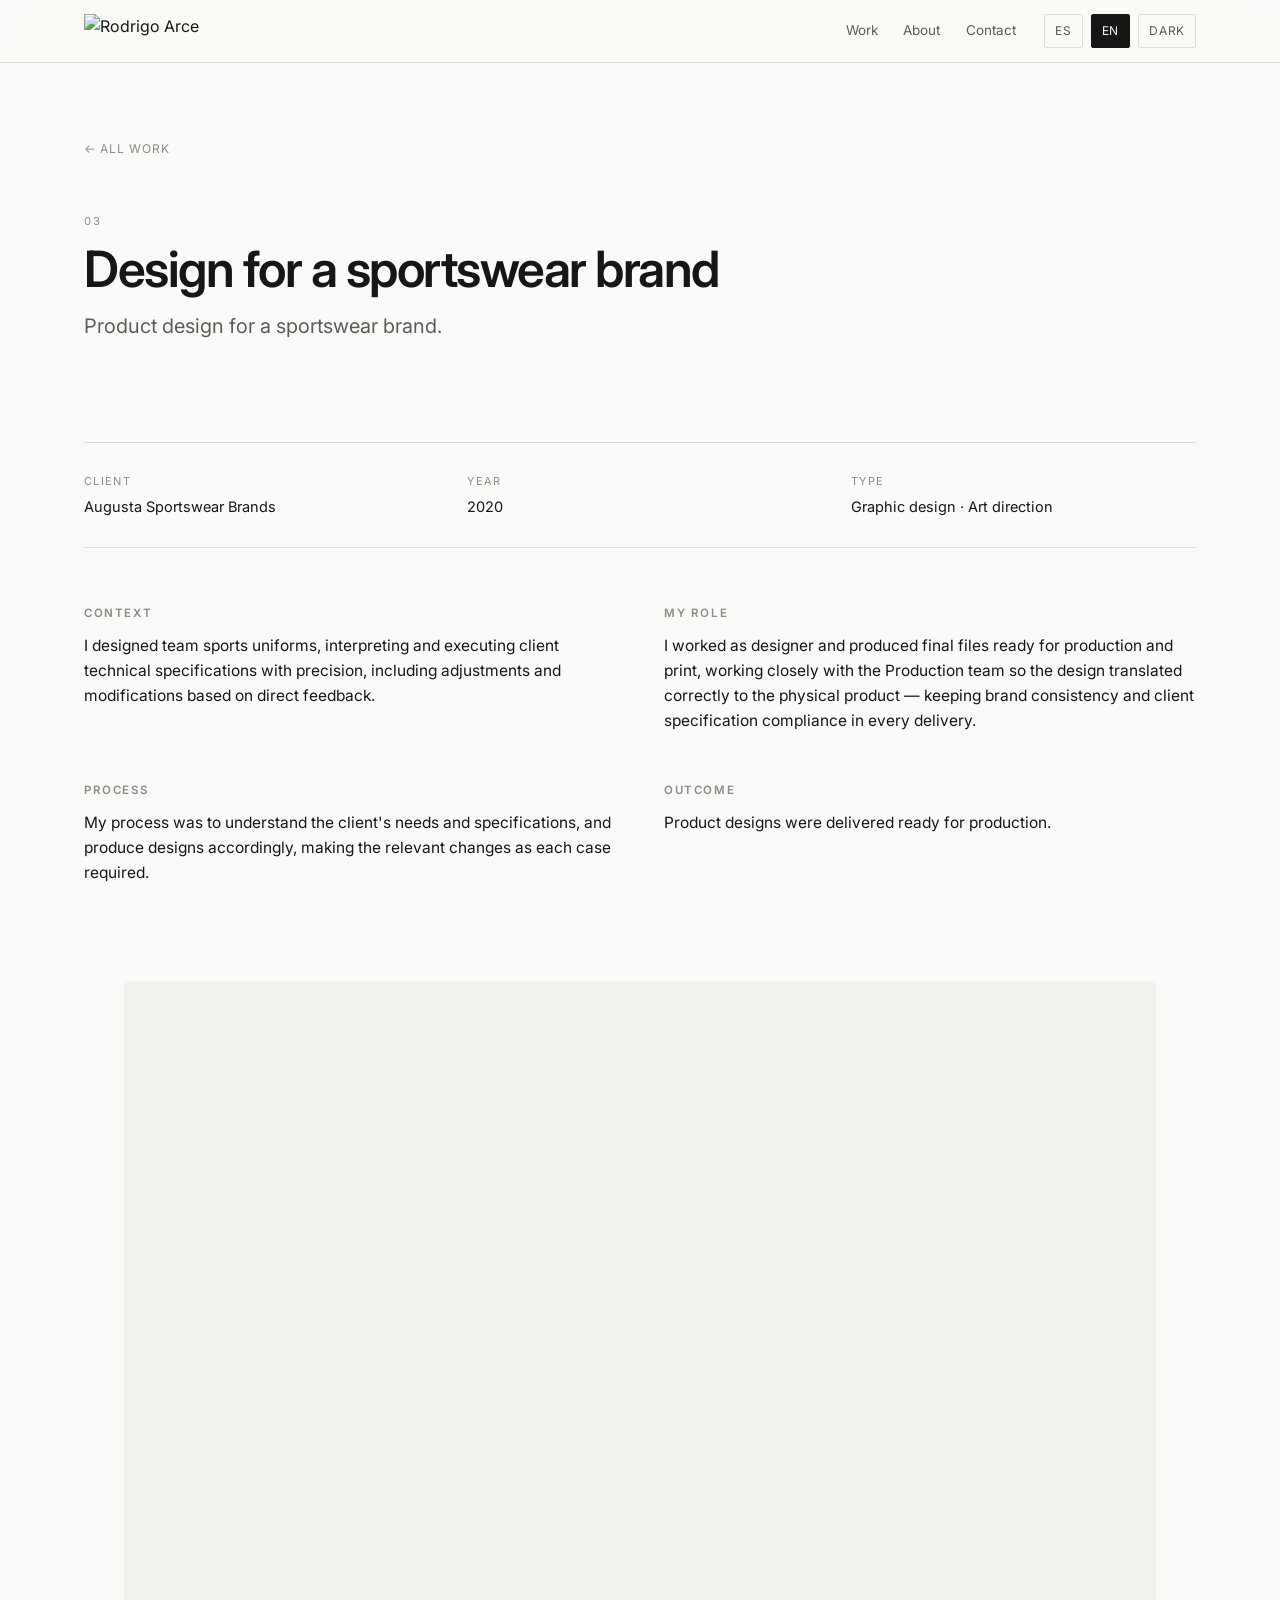
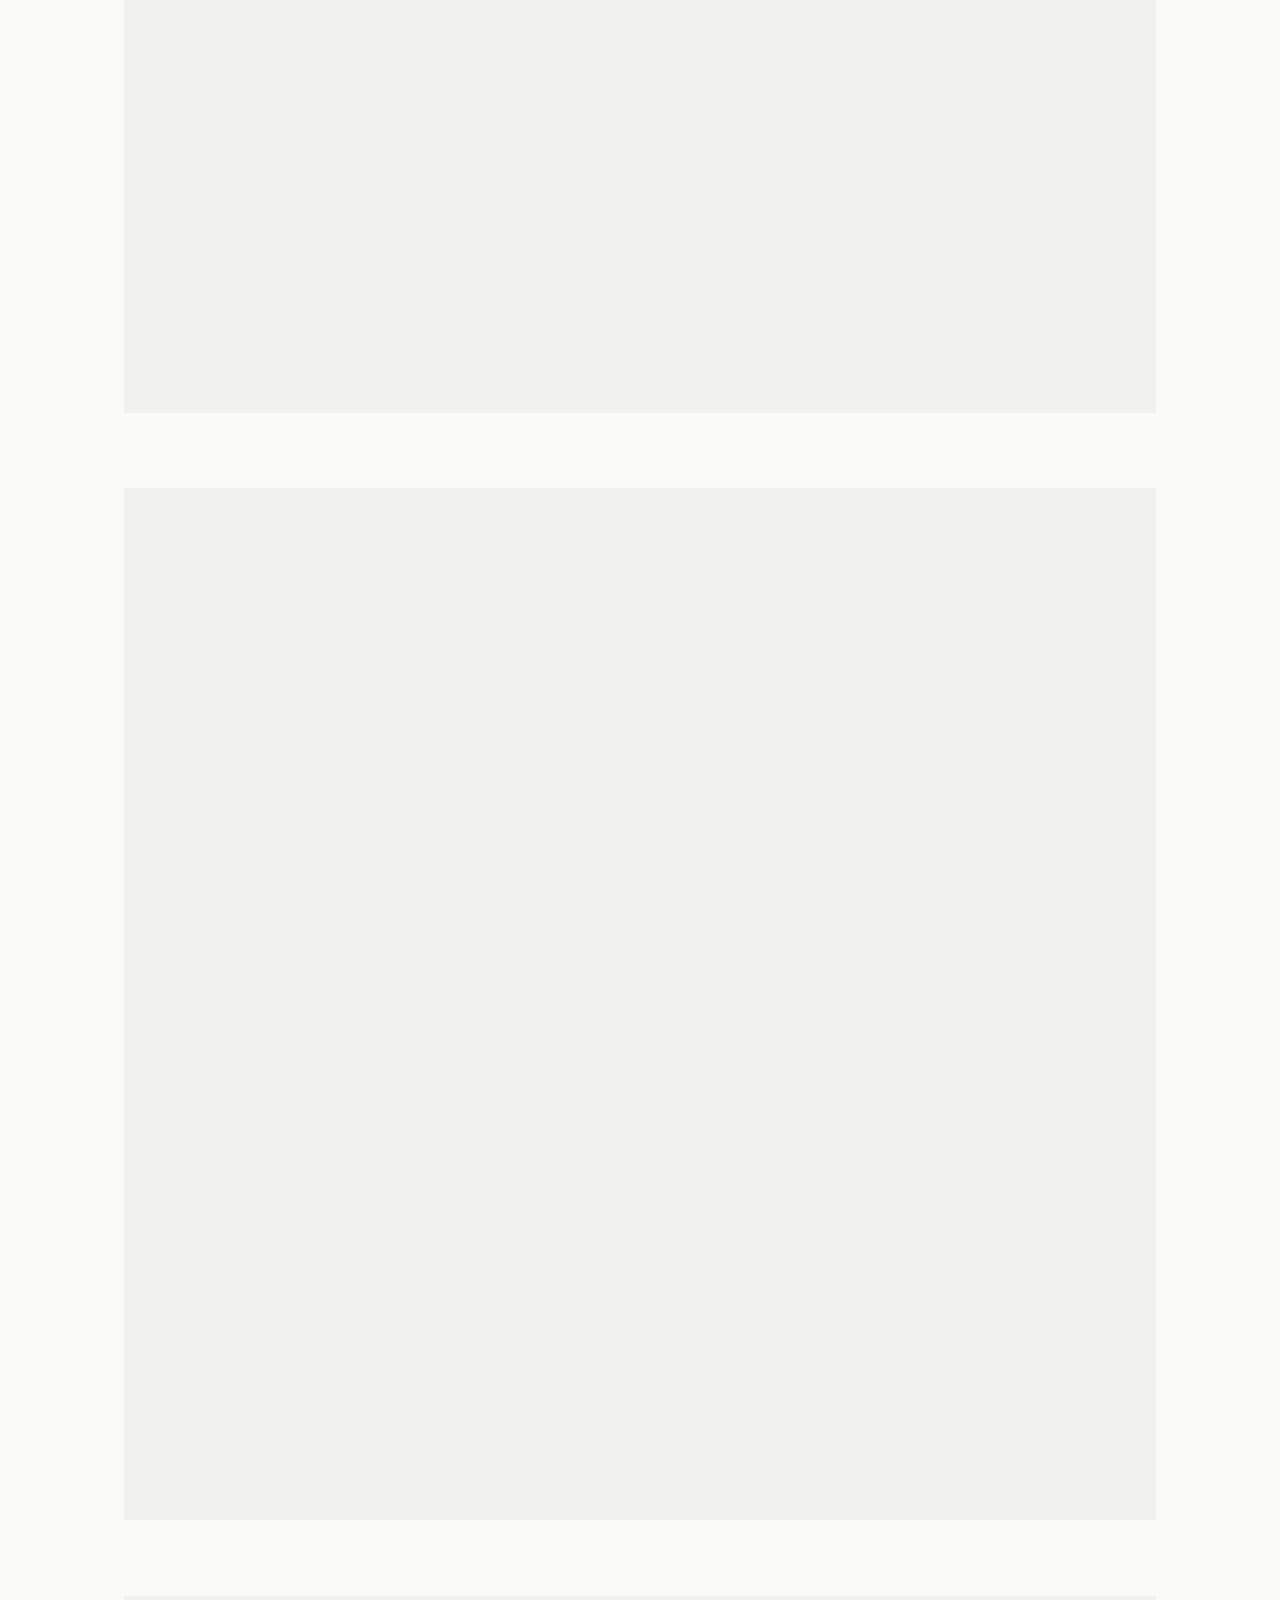
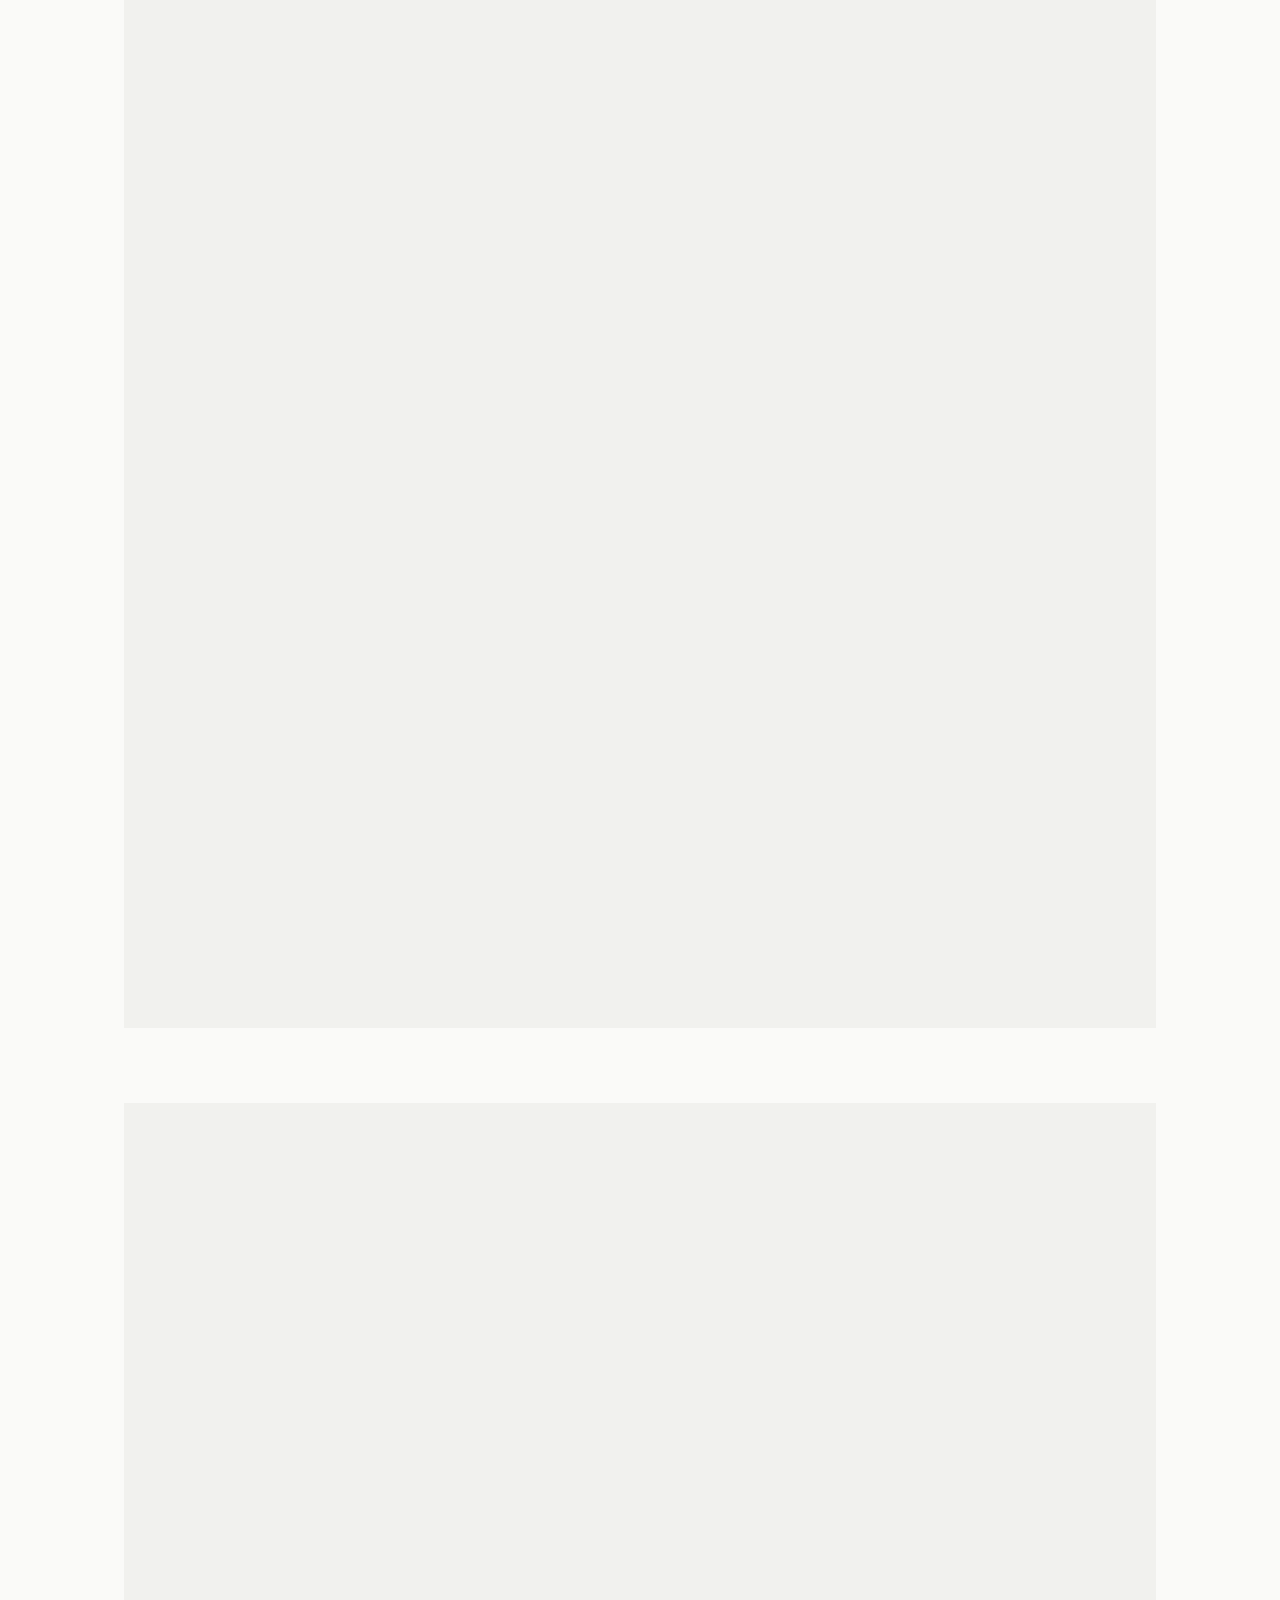
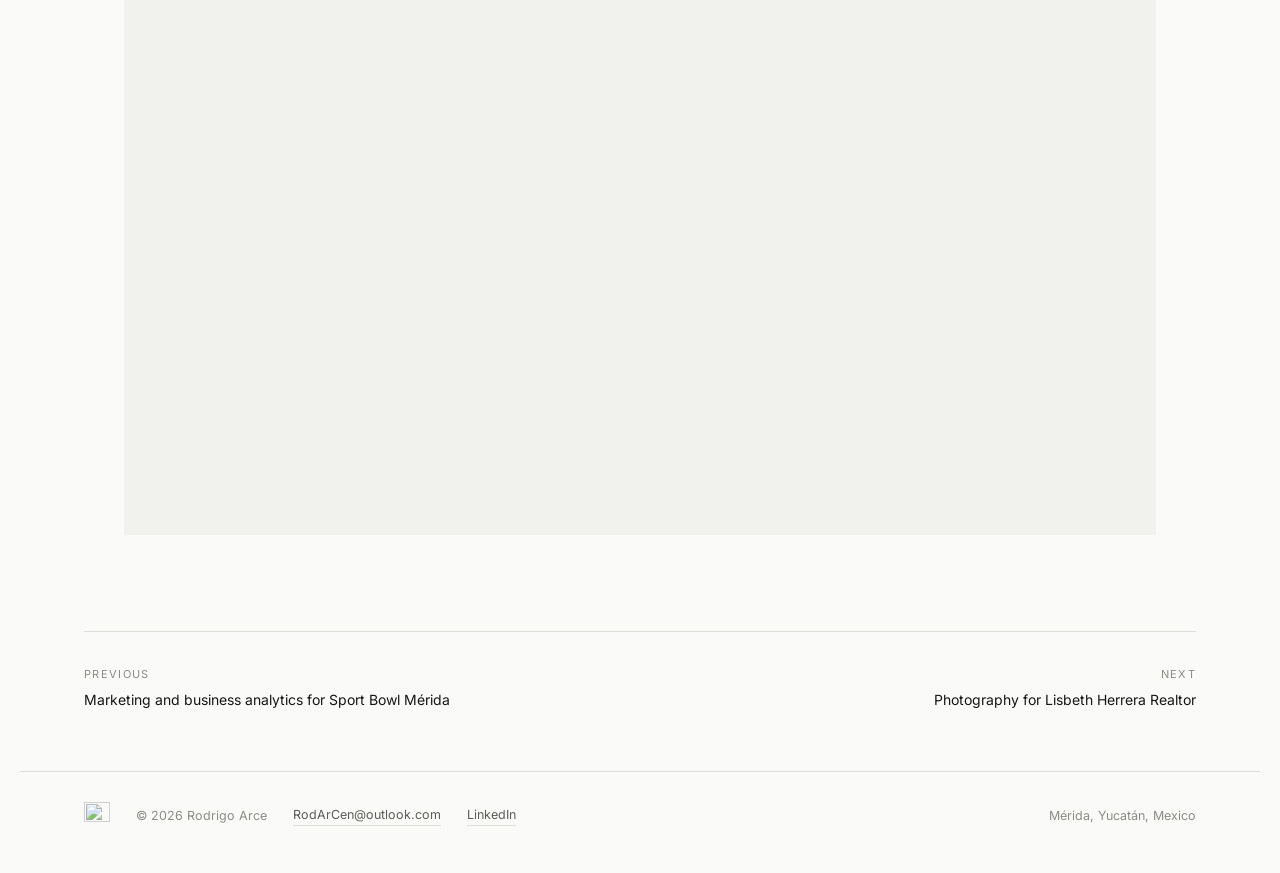
==== proyectos/augusta.html @ fe530125 "Add files via upload" ====
<!DOCTYPE html>
<html lang="es">
<head>
  <meta charset="utf-8">
  <meta name="viewport" content="width=device-width, initial-scale=1">
  <title data-es="Diseño para una marca de ropa deportiva — Rodrigo Arce" data-en="Design for a sportswear brand — Rodrigo Arce">Diseño para una marca de ropa deportiva — Rodrigo Arce</title>
  <meta name="description" data-es="Diseño de producto para una marca de ropa deportiva." data-en="Product design for a sportswear brand." content="Diseño de producto para una marca de ropa deportiva.">
  <meta name="author" content="Rodrigo Arce">
  <link rel="canonical" href="https://roddrake1995.github.io/portafolio/proyectos/augusta.html">

  <meta property="og:type" content="website">
  <meta property="og:site_name" content="Rodrigo Arce">
  <meta property="og:title" data-es="Diseño para una marca de ropa deportiva — Rodrigo Arce" data-en="Design for a sportswear brand — Rodrigo Arce" content="Diseño para una marca de ropa deportiva — Rodrigo Arce">
  <meta property="og:description" data-es="Diseño de producto para una marca de ropa deportiva." data-en="Product design for a sportswear brand." content="Diseño de producto para una marca de ropa deportiva.">
  <meta property="og:url" content="https://roddrake1995.github.io/portafolio/proyectos/augusta.html">
  <meta property="og:image" content="https://roddrake1995.github.io/portafolio/img/augusta/portada-1400.jpg">
  <meta name="twitter:card" content="summary_large_image">

  <meta name="theme-color" content="#FAFAF8" media="(prefers-color-scheme: light)">
  <meta name="theme-color" content="#0E0E0D" media="(prefers-color-scheme: dark)">

  <link rel="preconnect" href="https://fonts.googleapis.com">
  <link rel="preconnect" href="https://fonts.gstatic.com" crossorigin>
  <link rel="stylesheet" href="https://fonts.googleapis.com/css2?family=Inter:wght@400;500;600&display=swap">
  <link rel="icon" type="image/png" sizes="32x32" href="../favicon-32.png">
  <link rel="apple-touch-icon" href="../apple-touch-icon.png">
  <link rel="stylesheet" href="../styles.css">
  <script>
(function(){try{var t=localStorage.getItem('theme');
if(t==='dark'||t==='light')document.documentElement.setAttribute('data-theme',t);
var l=localStorage.getItem('lang');if(l==='en'||l==='es')document.documentElement.setAttribute('lang',l);
}catch(e){}})();
</script>
</head>
<body>
<a class="skip" href="#main" data-es="Saltar al contenido" data-en="Skip to content">Saltar al contenido</a>

<header class="site-head">
  <div class="wrap">
    <a class="brand" href="../index.html" aria-label="Rodrigo Arce — inicio">
      <img src="../img/marca/logo-400.png"
           srcset="../img/marca/logo-400.png 400w, ../img/marca/logo-800.png 800w"
           sizes="168px" width="400" height="81"
           alt="Rodrigo Arce">
    </a>
    <nav class="site-nav" aria-label="Principal">
      <a href="../index.html#proyectos" data-es="Proyectos" data-en="Work">Proyectos</a>
      <a href="../index.html#sobre-mi" data-es="Sobre mí" data-en="About">Sobre mí</a>
      <a href="../index.html#contacto" data-es="Contacto" data-en="Contact">Contacto</a>
    </nav>
    <div class="controls">
      <button class="ctrl" type="button" data-lang-btn="es" aria-pressed="true">ES</button>
      <button class="ctrl" type="button" data-lang-btn="en" aria-pressed="false">EN</button>
      <button class="ctrl" type="button" data-theme-btn aria-label="Cambiar tema">Oscuro</button>
    </div>
  </div>
</header>

<main id="main">
  <div class="wrap">

    <section class="proj-head">
      <a class="proj-back" href="../index.html#proyectos"
         data-es="← Todos los proyectos" data-en="← All work">← Todos los proyectos</a>
      <p class="card-num">03</p>
      <h1 data-es="Diseño para una marca de ropa deportiva" data-en="Design for a sportswear brand">Diseño para una marca de ropa deportiva</h1>
      <p class="proj-lede" data-es="Diseño de producto para una marca de ropa deportiva." data-en="Product design for a sportswear brand.">Diseño de producto para una marca de ropa deportiva.</p>
    </section>

    <dl class="facts">
      <div class="fact">
        <dt data-es="Cliente" data-en="Client">Cliente</dt>
        <dd>Augusta Sportswear Brands</dd>
      </div>
      <div class="fact">
        <dt data-es="Año" data-en="Year">Año</dt>
        <dd>2020</dd>
      </div>
      <div class="fact">
        <dt data-es="Tipo" data-en="Type">Tipo</dt>
        <dd data-es="Diseño gráfico · Dirección de arte" data-en="Graphic design · Art direction">Diseño gráfico · Dirección de arte</dd>
      </div>
    </dl>

    <section class="story">
      <div>
        <h2 data-es="Contexto" data-en="Context">Contexto</h2>
        <p data-es="Diseñé uniformes deportivos para equipos, interpretando y ejecutando especificaciones técnicas de clientes con precisión, incluyendo ajustes y modificaciones según retroalimentación directa." data-en="I designed team sports uniforms, interpreting and executing client technical specifications with precision, including adjustments and modifications based on direct feedback.">Diseñé uniformes deportivos para equipos, interpretando y ejecutando especificaciones técnicas de clientes con precisión, incluyendo ajustes y modificaciones según retroalimentación directa.</p>
      </div>
      <div>
        <h2 data-es="Mi rol" data-en="My role">Mi rol</h2>
        <p data-es="Desempeñé el papel de diseñador y elaboré archivos finales listos para producción e impresión, colaborando estrechamente con el equipo de Producción para asegurar que el diseño se tradujera correctamente al producto físico — cuidando la consistencia de marca y el cumplimiento de las especificaciones del cliente en cada entrega." data-en="I worked as designer and produced final files ready for production and print, working closely with the Production team so the design translated correctly to the physical product — keeping brand consistency and client specification compliance in every delivery.">Desempeñé el papel de diseñador y elaboré archivos finales listos para producción e impresión, colaborando estrechamente con el equipo de Producción para asegurar que el diseño se tradujera correctamente al producto físico — cuidando la consistencia de marca y el cumplimiento de las especificaciones del cliente en cada entrega.</p>
      </div>
      <div>
        <h2 data-es="Proceso" data-en="Process">Proceso</h2>
        <p data-es="Mi proceso era entender las necesidades y especificaciones del cliente, y hacer diseños de acuerdo con lo solicitado, haciendo los cambios pertinentes según fuera el caso." data-en="My process was to understand the client&#x27;s needs and specifications, and produce designs accordingly, making the relevant changes as each case required.">Mi proceso era entender las necesidades y especificaciones del cliente, y hacer diseños de acuerdo con lo solicitado, haciendo los cambios pertinentes según fuera el caso.</p>
      </div>
      <div>
        <h2 data-es="Resultado" data-en="Outcome">Resultado</h2>
        <p data-es="Se entregaron diseños de producto listos para producción." data-en="Product designs were delivered ready for production.">Se entregaron diseños de producto listos para producción.</p>
      </div>
    </section>

    <div class="plates">
      <figure class="plate"><img src="../img/augusta/portada-1400.jpg" srcset="../img/augusta/portada-700.jpg 700w, ../img/augusta/portada-1400.jpg 1240w" sizes="(min-width:1240px) 1240px, 100vw" width="1240" height="1240" loading="eager" decoding="async" data-alt-es="Diseño de jersey deportivo para Augusta Sportswear Brands" data-alt-en="Sports jersey design for Augusta Sportswear Brands" alt="Diseño de jersey deportivo para Augusta Sportswear Brands" fetchpriority="high"></figure>
      <figure class="plate"><img src="../img/augusta/01-1600.jpg" srcset="../img/augusta/01-800.jpg 800w, ../img/augusta/01-1600.jpg 1240w" sizes="(min-width:1240px) 1240px, 100vw" width="1240" height="1240" loading="lazy" decoding="async" data-alt-es="Diseño de jersey deportivo para Augusta Sportswear Brands (2)" data-alt-en="Sports jersey design for Augusta Sportswear Brands (2)" alt="Diseño de jersey deportivo para Augusta Sportswear Brands (2)"></figure>
      <figure class="plate"><img src="../img/augusta/02-1600.jpg" srcset="../img/augusta/02-800.jpg 800w, ../img/augusta/02-1600.jpg 1240w" sizes="(min-width:1240px) 1240px, 100vw" width="1240" height="1240" loading="lazy" decoding="async" data-alt-es="Diseño de jersey deportivo para Augusta Sportswear Brands (3)" data-alt-en="Sports jersey design for Augusta Sportswear Brands (3)" alt="Diseño de jersey deportivo para Augusta Sportswear Brands (3)"></figure>
      <figure class="plate"><img src="../img/augusta/03-1600.jpg" srcset="../img/augusta/03-800.jpg 800w, ../img/augusta/03-1600.jpg 1240w" sizes="(min-width:1240px) 1240px, 100vw" width="1240" height="1240" loading="lazy" decoding="async" data-alt-es="Diseño de jersey deportivo para Augusta Sportswear Brands (4)" data-alt-en="Sports jersey design for Augusta Sportswear Brands (4)" alt="Diseño de jersey deportivo para Augusta Sportswear Brands (4)"></figure>
    </div>

    <nav class="proj-nav" aria-label="Proyectos">
      <a href="sportbowl.html">
        <span class="lbl" data-es="Anterior" data-en="Previous">Anterior</span>
        <span class="ttl" data-es="Marketing y análisis de negocio para Sport Bowl Mérida" data-en="Marketing and business analytics for Sport Bowl Mérida">Marketing y análisis de negocio para Sport Bowl Mérida</span>
      </a>
      <a class="next" href="lisbeth.html">
        <span class="lbl" data-es="Siguiente" data-en="Next">Siguiente</span>
        <span class="ttl" data-es="Fotografía para Lisbeth Herrera Realtor" data-en="Photography for Lisbeth Herrera Realtor">Fotografía para Lisbeth Herrera Realtor</span>
      </a>
    </nav>

  </div>
</main>

<footer class="site-foot wrap">
  <img class="foot-mark" src="../img/marca/monograma-96.png"
       srcset="../img/marca/monograma-96.png 96w, ../img/marca/monograma-192.png 192w"
       sizes="26px" width="96" height="98" loading="lazy" alt="">
  <span>© 2026 Rodrigo Arce</span>
  <a href="mailto:RodArCen@outlook.com">RodArCen@outlook.com</a>
  <a href="https://www.linkedin.com/in/rodrigo-arce-aa529742b" rel="noopener">LinkedIn</a>
  <span class="sep" data-es="Mérida, Yucatán, México" data-en="Mérida, Yucatán, Mexico">Mérida, Yucatán, México</span>
</footer>

<script src="../script.js"></script>
</body>
</html>
---- styles.css ----
/* =========================================================
   Rodrigo Arce — portafolio
   Dirección visual: galería con retícula
   ========================================================= */

:root{
  --bg:        #FAFAF8;
  --bg-soft:   #F1F1EE;
  --ink:       #161614;
  --ink-2:     #5C5C57;
  --ink-3:     #8C8C85;
  --rule:      #DEDED8;
  --accent:    #B34A1F;
  --maxw:      1240px;
  --gap:       clamp(16px, 2.2vw, 34px);
  --pad:       clamp(20px, 5vw, 64px);
  --sans: "Inter", -apple-system, BlinkMacSystemFont, "Segoe UI", Roboto, Helvetica, Arial, sans-serif;
}

@media (prefers-color-scheme: dark){
  :root:not([data-theme="light"]){
    --bg:      #0E0E0D;
    --bg-soft: #191918;
    --ink:     #F2F2EF;
    --ink-2:   #A8A8A1;
    --ink-3:   #6E6E68;
    --rule:    #2A2A28;
    --accent:  #E9976B;
  }
}
:root[data-theme="dark"]{
  --bg:      #0E0E0D;
  --bg-soft: #191918;
  --ink:     #F2F2EF;
  --ink-2:   #A8A8A1;
  --ink-3:   #6E6E68;
  --rule:    #2A2A28;
  --accent:  #E9976B;
}

*,*::before,*::after{ box-sizing:border-box; }

html{ scroll-behavior:smooth; }
@media (prefers-reduced-motion: reduce){ html{ scroll-behavior:auto; } }

body{
  margin:0;
  background:var(--bg);
  color:var(--ink);
  font-family:var(--sans);
  font-size:16px;
  line-height:1.6;
  -webkit-font-smoothing:antialiased;
  transition:background-color .25s ease, color .25s ease;
}

img{ max-width:100%; height:auto; display:block; }

a{ color:inherit; }

:focus-visible{
  outline:2px solid var(--accent);
  outline-offset:3px;
  border-radius:2px;
}

.wrap{ max-width:var(--maxw); margin-inline:auto; padding-inline:var(--pad); }

.skip{
  position:absolute; left:-9999px; top:0; z-index:100;
  background:var(--ink); color:var(--bg);
  padding:12px 18px; font-size:14px;
}
.skip:focus{ left:12px; top:12px; }

/* ---------- encabezado ---------- */

.site-head{
  position:sticky; top:0; z-index:50;
  background:color-mix(in srgb, var(--bg) 88%, transparent);
  backdrop-filter:saturate(140%) blur(10px);
  border-bottom:1px solid var(--rule);
}
.site-head .wrap{
  display:flex; align-items:center; gap:var(--gap);
  min-height:62px; flex-wrap:wrap;
}
.brand{
  display:flex; align-items:center;
  text-decoration:none; margin-right:auto;
  padding-block:4px;
}
.brand img{
  width:168px; height:auto; display:block;
  /* el logo es tinta casi negra sobre fondo transparente:
     en modo oscuro lo invertimos para que quede en blanco */
  transition:opacity .18s;
}
.brand:hover img{ opacity:.68; }

@media (min-width:560px){ .brand img{ width:168px; } }
@media (max-width:559px){ .brand img{ width:134px; } }

@media (prefers-color-scheme: dark){
  :root:not([data-theme="light"]) .brand img,
  :root:not([data-theme="light"]) .foot-mark{ filter:invert(1); }
}
:root[data-theme="dark"] .brand img,
:root[data-theme="dark"] .foot-mark{ filter:invert(1); }

.foot-mark{
  width:26px; height:auto; display:block; flex:none;
  opacity:.72;
}
.site-nav{ display:flex; gap:clamp(14px,2vw,26px); }
.site-nav a{
  font-size:13.5px; color:var(--ink-2); text-decoration:none;
  padding-block:4px; border-bottom:1px solid transparent;
}
.site-nav a:hover{ color:var(--ink); border-bottom-color:var(--accent); }

.controls{ display:flex; gap:8px; align-items:center; }
.ctrl{
  font:inherit; font-size:12px; letter-spacing:.06em; text-transform:uppercase;
  background:none; border:1px solid var(--rule); color:var(--ink-2);
  padding:6px 10px; cursor:pointer; border-radius:2px;
  transition:border-color .15s, color .15s;
}
.ctrl:hover{ color:var(--ink); border-color:var(--ink-3); }
.ctrl[aria-pressed="true"]{ color:var(--bg); background:var(--ink); border-color:var(--ink); }

/* ---------- hero ---------- */

/* Bloque monocromo: grafito con manchas de luz que se desplazan.
   El movimiento se nota por el contraste de valor, no por el color. */
:root{
  --hero-base:  #1B1B19;
  --hero-light: rgba(255,255,255,.58);
  --hero-mid:   rgba(206,206,200,.5);
  --hero-dark:  rgba(0,0,0,.66);
  --hero-ink:   #FFFFFF;
  --hero-scrim: rgba(0,0,0,.24);
  --hero-edge:  rgba(255,255,255,.07);
}
@media (prefers-color-scheme: dark){
  :root:not([data-theme="light"]){
    --hero-base:  #141413;
    --hero-light: rgba(255,255,255,.42);
    --hero-mid:   rgba(176,176,170,.42);
    --hero-dark:  rgba(0,0,0,.72);
    --hero-ink:   #F7F7F4;
    --hero-scrim: rgba(0,0,0,.26);
    --hero-edge:  rgba(255,255,255,.11);
  }
}
:root[data-theme="dark"]{
  --hero-base:  #141413;
  --hero-light: rgba(255,255,255,.42);
  --hero-mid:   rgba(176,176,170,.42);
  --hero-dark:  rgba(0,0,0,.72);
  --hero-ink:   #F7F7F4;
  --hero-scrim: rgba(0,0,0,.26);
  --hero-edge:  rgba(255,255,255,.11);
}

.hero{ padding-block: clamp(26px,5vh,56px) clamp(48px,8vh,90px); }

.hero-card{
  position:relative;
  isolation:isolate;
  overflow:hidden;
  border:1px solid var(--hero-edge);
  border-radius:clamp(18px,2.2vw,28px);
  background:var(--hero-base);
  padding:clamp(52px,9vh,96px) clamp(24px,5vw,64px);
  min-height:clamp(210px,34vh,330px);
  display:grid;
  place-content:center;
  justify-items:center;
  text-align:center;
}

/* Tres manchas difuminadas con recorridos largos y distintos: la superficie
   nunca se repite igual. */
.hero-mesh{
  position:absolute; inset:-35%;
  z-index:0;
  pointer-events:none;
}
.hero-mesh::before,
.hero-mesh::after,
.hero-card::before{
  content:"";
  position:absolute;
  border-radius:50%;
  filter:blur(58px);
  will-change:transform;
}
.hero-mesh::before{
  width:78%; height:130%; left:-8%; top:-16%;
  background:radial-gradient(circle at 50% 50%, var(--hero-light), transparent 64%);
  animation:hero-drift-a 17s ease-in-out -6s infinite alternate;
}
.hero-mesh::after{
  width:86%; height:140%; right:-14%; top:-22%;
  background:radial-gradient(circle at 50% 50%, var(--hero-dark), transparent 66%);
  animation:hero-drift-b 21s ease-in-out -13s infinite alternate;
}
.hero-card::before{
  z-index:0;
  width:72%; height:120%; left:16%; bottom:-34%;
  background:radial-gradient(circle at 50% 50%, var(--hero-mid), transparent 68%);
  animation:hero-drift-c 25s ease-in-out -3s infinite alternate;
}

/* Velo al centro: el texto conserva contraste pase lo que pase detrás. */
.hero-card::after{
  content:"";
  position:absolute; inset:0; z-index:1; pointer-events:none;
  background:radial-gradient(ellipse 80% 66% at 50% 50%, var(--hero-scrim), transparent 74%);
}

@keyframes hero-drift-a{
  0%   { transform:translate3d(-22%,14%,0) scale(.8); }
  50%  { transform:translate3d(42%,-18%,0) scale(1.3); }
  100% { transform:translate3d(2%,26%,0) scale(.9); }
}
@keyframes hero-drift-b{
  0%   { transform:translate3d(14%,-16%,0) scale(1.26); }
  50%  { transform:translate3d(-44%,22%,0) scale(.84); }
  100% { transform:translate3d(-12%,-26%,0) scale(1.2); }
}
@keyframes hero-drift-c{
  0%   { transform:translate3d(4%,6%,0) scale(1); }
  50%  { transform:translate3d(-26%,-24%,0) scale(1.3); }
  100% { transform:translate3d(22%,-8%,0) scale(.9); }
}

.hero-lede{
  position:relative; z-index:2;
  margin:0;
  max-width:46ch;
  font-family:"Instrument Serif", Georgia, "Times New Roman", serif;
  font-style:italic;
  font-weight:400;
  font-size:clamp(19px,2.05vw,28px);
  line-height:1.36;
  letter-spacing:.002em;
  color:var(--hero-ink);
  text-shadow:0 1px 26px rgba(0,0,0,.42);
  text-wrap:balance;
}

.hero-meta{
  position:relative; z-index:2;
  margin:clamp(22px,3.4vh,34px) 0 0;
  display:inline-flex; align-items:center; gap:7px;
  font-size:12.5px; font-weight:500; letter-spacing:.045em;
  color:color-mix(in srgb, var(--hero-ink) 80%, transparent);
  text-shadow:0 1px 18px rgba(0,0,0,.5);
}
.hero-meta svg{ width:13px; height:13px; flex:none; opacity:.9; }

@media (max-width:640px){
  .hero-mesh::before,
  .hero-mesh::after,
  .hero-card::before{ filter:blur(48px); }
  .hero-card{
    min-height:clamp(220px,52vw,300px);
    padding:clamp(44px,12vw,64px) clamp(20px,6vw,32px);
  }
  .hero-lede{ max-width:100%; }
}

@media (prefers-reduced-motion: reduce){
  .hero-mesh::before,
  .hero-mesh::after,
  .hero-card::before{ animation:none; }
}

/* ---------- rótulos de sección ---------- */

.sec{ padding-block: clamp(48px,8vh,96px); }
.sec-head{
  display:flex; align-items:baseline; gap:16px;
  padding-bottom:14px; margin-bottom:clamp(26px,4vw,48px);
  border-bottom:1px solid var(--rule);
}
.sec-head h2{
  margin:0; font-size:13px; font-weight:600;
  letter-spacing:.14em; text-transform:uppercase;
}
.sec-head span{ font-size:12px; color:var(--ink-3); letter-spacing:.06em; }

/* ---------- retícula de proyectos ---------- */
/* Mosaico de cuadros: solo la imagen. Los datos del proyecto aparecen
   cuando el cursor entra en el cuadro (o cuando se llega con el teclado). */

.grid{
  display:grid;
  grid-template-columns:1fr;
  gap:clamp(10px,1.4vw,18px);
}
@media (min-width:720px){
  .grid{ grid-template-columns:repeat(2,1fr); }
}

.card{
  position:relative;
  display:block;
  overflow:hidden;
  text-decoration:none;
  background:var(--bg-soft);
  aspect-ratio:1 / 1;
  border-radius:2px;
}

.card-img{
  position:absolute; inset:0;
  margin:0;
  overflow:hidden;
}
.card-img img{
  width:100%; height:100%;
  object-fit:cover;
  transition:transform .8s cubic-bezier(.2,.7,.2,1);
}

/* Panel que cubre la imagen al pasar el cursor */
.card-reveal{
  position:absolute; inset:0;
  z-index:2;
  display:flex; flex-direction:column; justify-content:flex-end;
  padding:clamp(20px,2.6vw,34px);
  background:rgba(16,16,15,.74);
  opacity:0;
  transition:opacity .45s ease;
}
.card-reveal > *{
  transform:translateY(12px);
  transition:transform .5s cubic-bezier(.2,.7,.2,1), opacity .45s ease;
  opacity:0;
}
.card-reveal > *:nth-child(2){ transition-delay:.05s; }
.card-reveal > *:nth-child(3){ transition-delay:.1s; }

.card:hover .card-reveal,
.card:focus-visible .card-reveal{ opacity:1; }
.card:hover .card-reveal > *,
.card:focus-visible .card-reveal > *{ transform:translateY(0); opacity:1; }
.card:hover .card-img img,
.card:focus-visible .card-img img{ transform:scale(1.05); }

/* Numeración: neutra por defecto (la usan también las páginas de proyecto)
   y en blanco solo dentro del panel oscuro del mosaico. */
.card-num{
  font-size:11px; letter-spacing:.16em;
  color:var(--ink-3);
  font-variant-numeric:tabular-nums;
}
.card-reveal .card-num{
  margin:0 0 auto;
  color:rgba(255,255,255,.62);
}
.card-reveal h3{
  margin:0 0 8px;
  font-size:clamp(17px,1.8vw,21px); font-weight:600; letter-spacing:-.015em;
  line-height:1.28;
  color:#FFF;
  max-width:26ch;
}
.card-tipo{
  margin:0;
  font-size:11.5px; letter-spacing:.08em; text-transform:uppercase;
  color:rgba(255,255,255,.7);
}

/* Sin cursor (móvil y tabletas): la información se muestra siempre,
   sobre un degradado, porque ahí no existe el hover. */
@media (hover: none){
  .card-reveal{
    opacity:1;
    background:linear-gradient(to top, rgba(14,14,13,.9) 0%, rgba(14,14,13,.62) 38%, rgba(14,14,13,.1) 72%, transparent 92%);
  }
  .card-reveal > *{ transform:none; opacity:1; }
}

@media (prefers-reduced-motion: reduce){
  .card-img img,
  .card-reveal,
  .card-reveal > *{ transition:opacity .2s ease; }
  .card:hover .card-img img,
  .card:focus-visible .card-img img{ transform:none; }
  .card-reveal > *{ transform:none; }
}

/* ---------- sobre mí ---------- */

.about{ display:grid; grid-template-columns:1fr; gap:clamp(26px,4vw,56px); }
@media (min-width:820px){ .about{ grid-template-columns:5fr 7fr; } }
.about-photo{ background:var(--bg-soft); }
.about-text p{ margin:0 0 18px; font-size:clamp(15.5px,1.5vw,18px); max-width:58ch; }
.about-text p:last-of-type{ color:var(--ink-2); }

.tools{
  list-style:none; margin:30px 0 0; padding:0;
  display:flex; flex-wrap:wrap; gap:8px;
}
.tools li{
  font-size:12px; letter-spacing:.04em;
  border:1px solid var(--rule); padding:6px 12px; border-radius:2px;
  color:var(--ink-2);
}

/* ---------- áreas de trabajo (dentro de "sobre mí") ---------- */

.about-areas{ margin-top:clamp(28px,3.4vw,40px); }
.about-label{
  margin:0 0 10px;
  font-size:11px; font-weight:600; letter-spacing:.14em; text-transform:uppercase;
  color:var(--ink-3);
}
.services{
  list-style:none; margin:0; padding:0;
  border-top:1px solid var(--rule);
  max-width:42ch;
}
.services li{
  display:flex; align-items:baseline; gap:16px;
  padding:9px 0; border-bottom:1px solid var(--rule);
}
.services .n{
  font-size:10.5px; color:var(--ink-3); letter-spacing:.1em;
  font-variant-numeric:tabular-nums; flex:none; min-width:2.1em;
}
.services .t{ font-size:14px; color:var(--ink-2); letter-spacing:-.005em; }

/* ---------- contacto ---------- */

.contact p{ font-size:clamp(16px,1.7vw,19px); max-width:48ch; color:var(--ink-2); margin:0 0 30px; }
.links{ display:flex; flex-wrap:wrap; gap:10px 12px; }
.btn{
  display:inline-block; text-decoration:none;
  font-size:14px; padding:11px 20px; border-radius:2px;
  border:1px solid var(--ink); color:var(--ink);
  transition:background-color .18s, color .18s;
}
.btn:hover{ background:var(--ink); color:var(--bg); }
.btn.solid{ background:var(--ink); color:var(--bg); }
.btn.solid:hover{ background:transparent; color:var(--ink); }

/* ---------- pie ---------- */

.site-foot{
  border-top:1px solid var(--rule);
  padding-block:30px 44px;
  font-size:12.5px; color:var(--ink-3);
  display:flex; flex-wrap:wrap; gap:10px 26px; align-items:center;
}
.site-foot a{ color:var(--ink-2); text-decoration:none; border-bottom:1px solid var(--rule); }
.site-foot a:hover{ color:var(--ink); border-bottom-color:var(--accent); }
.site-foot .sep{ margin-left:auto; }

/* ---------- página de proyecto ---------- */

.proj-head{ padding-block: clamp(46px,8vh,96px) clamp(26px,4vw,44px); }
.proj-back{
  display:inline-block; font-size:12px; letter-spacing:.08em; text-transform:uppercase;
  color:var(--ink-3); text-decoration:none; margin-bottom:clamp(24px,4vw,44px);
}
.proj-back:hover{ color:var(--accent); }
.proj-head h1{
  margin:0 0 14px; font-size:clamp(28px,4.6vw,50px);
  line-height:1.08; letter-spacing:-.03em; font-weight:600; max-width:20ch;
}
.proj-lede{ margin:0; font-size:clamp(16px,1.8vw,20px); color:var(--ink-2); max-width:52ch; }

.facts{
  display:grid; gap:var(--gap) clamp(16px,3vw,40px);
  grid-template-columns:repeat(auto-fit,minmax(150px,1fr));
  border-block:1px solid var(--rule);
  padding-block:clamp(20px,3vw,30px);
  margin-block:clamp(30px,5vw,56px);
}
.fact dt{
  font-size:11px; letter-spacing:.12em; text-transform:uppercase;
  color:var(--ink-3); margin-bottom:6px;
}
.fact dd{ margin:0; font-size:14.5px; line-height:1.45; }

.story{
  display:grid; gap:clamp(26px,4vw,48px);
  grid-template-columns:1fr;
  margin-bottom:clamp(40px,7vw,80px);
}
@media (min-width:820px){ .story{ grid-template-columns:repeat(2,1fr); } }
.story h2{
  margin:0 0 10px; font-size:11.5px; font-weight:600;
  letter-spacing:.14em; text-transform:uppercase; color:var(--ink-3);
}
.story p{ margin:0; font-size:15.5px; line-height:1.62; max-width:54ch; }

.plates{ display:flex; flex-direction:column; gap:clamp(20px,3.4vw,48px); }
.plate{ background:var(--bg-soft); }
.plate img{ width:100%; }

.proj-nav{
  display:flex; justify-content:space-between; gap:var(--gap);
  border-top:1px solid var(--rule); padding-block:34px 60px; margin-top:clamp(40px,7vw,80px);
  flex-wrap:wrap;
}
.proj-nav a{ text-decoration:none; font-size:14px; max-width:46%; }
.proj-nav .lbl{
  display:block; font-size:11px; letter-spacing:.12em; text-transform:uppercase;
  color:var(--ink-3); margin-bottom:5px;
}
.proj-nav a:hover .ttl{ color:var(--accent); }
.proj-nav .next{ text-align:right; margin-left:auto; }
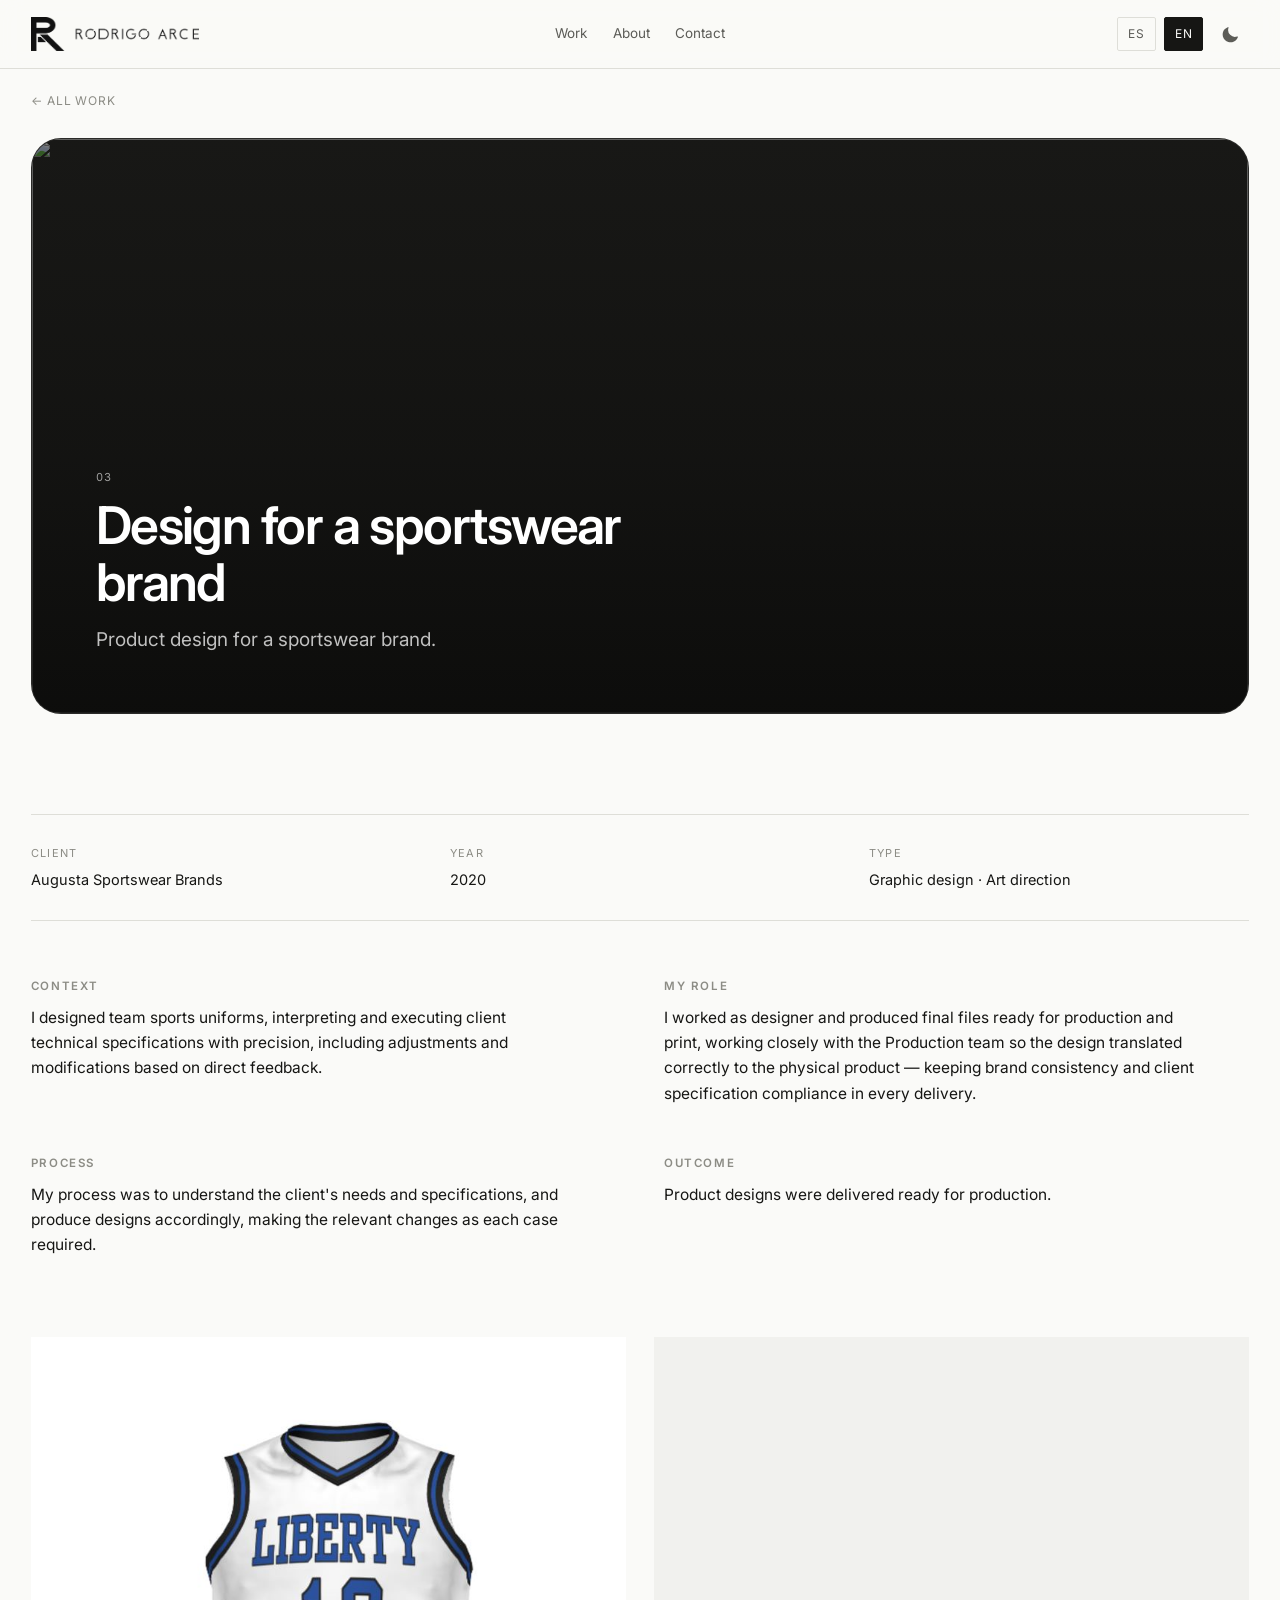
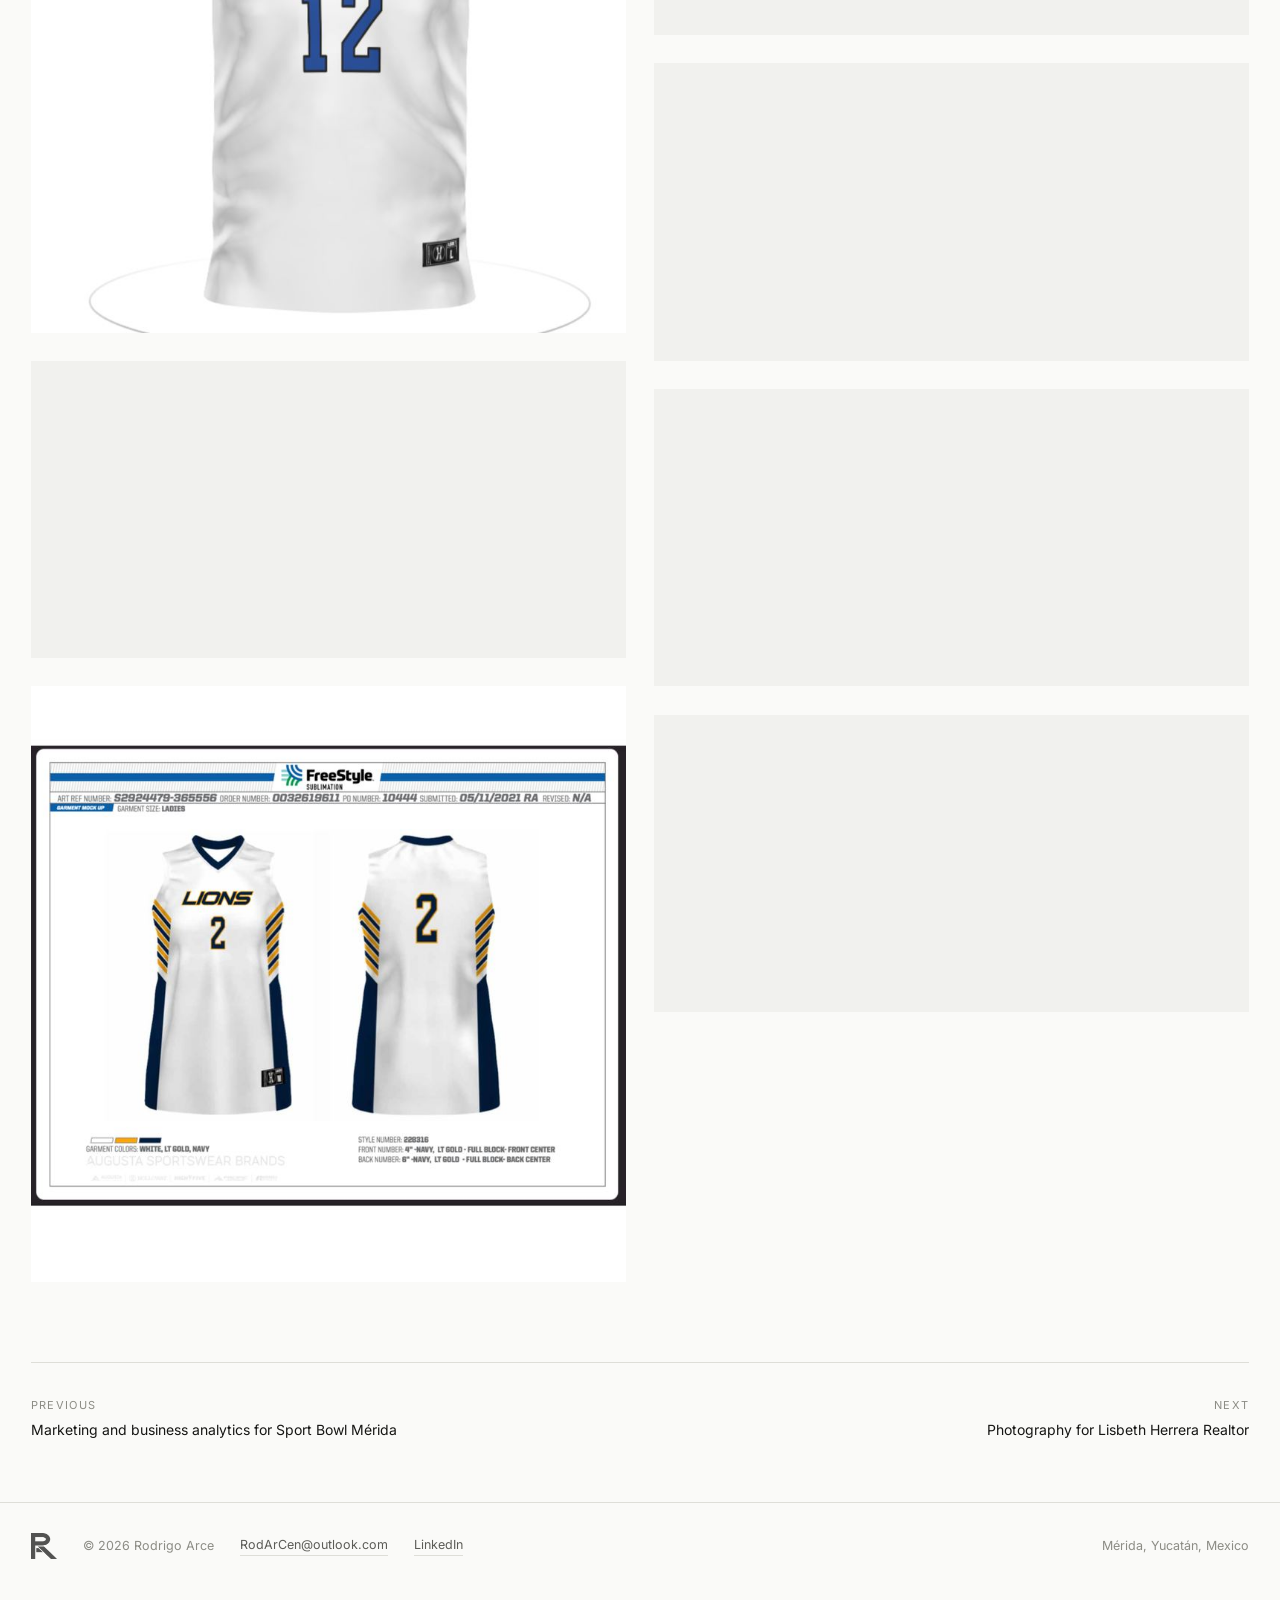
==== commit d6031451: "Add files via upload" ====
--- a/proyectos/augusta.html
+++ b/proyectos/augusta.html
@@ -48,10 +48,14 @@
       <a href="../index.html#sobre-mi" data-es="Sobre mí" data-en="About">Sobre mí</a>
       <a href="../index.html#contacto" data-es="Contacto" data-en="Contact">Contacto</a>
     </nav>
-    <div class="controls">
-      <button class="ctrl" type="button" data-lang-btn="es" aria-pressed="true">ES</button>
-      <button class="ctrl" type="button" data-lang-btn="en" aria-pressed="false">EN</button>
-      <button class="ctrl" type="button" data-theme-btn aria-label="Cambiar tema">Oscuro</button>
+    <div class="head-end">
+      <div class="controls">
+        <button class="ctrl" type="button" data-lang-btn="es" aria-pressed="true">ES</button>
+        <button class="ctrl" type="button" data-lang-btn="en" aria-pressed="false">EN</button>
+        <button class="ctrl ctrl-theme" type="button" data-theme-btn
+                data-aria-es="Cambiar a modo oscuro" data-aria-en="Switch to dark mode"
+                aria-label="Cambiar a modo oscuro"><svg class="ico ico-sun" viewBox="0 0 24 24" width="19" height="19" fill="none" stroke="currentColor" stroke-width="1.7" stroke-linecap="round" aria-hidden="true"><circle cx="12" cy="12" r="4.2"/><path d="M12 2.6v2.2M12 19.2v2.2M4.2 12H2M22 12h-2.2M6.5 6.5 4.9 4.9M19.1 19.1l-1.6-1.6M17.5 6.5l1.6-1.6M4.9 19.1l1.6-1.6"/></svg><svg class="ico ico-moon" viewBox="0 0 24 24" width="19" height="19" fill="currentColor" aria-hidden="true"><path d="M20.4 14.5A8.6 8.6 0 0 1 9.5 3.6a.7.7 0 0 0-.9-.9 9.9 9.9 0 1 0 12.7 12.7.7.7 0 0 0-.9-.9z"/></svg></button>
+      </div>
     </div>
   </div>
 </header>
@@ -62,9 +66,19 @@
     <section class="proj-head">
       <a class="proj-back" href="../index.html#proyectos"
          data-es="← Todos los proyectos" data-en="← All work">← Todos los proyectos</a>
-      <p class="card-num">03</p>
-      <h1 data-es="Diseño para una marca de ropa deportiva" data-en="Design for a sportswear brand">Diseño para una marca de ropa deportiva</h1>
-      <p class="proj-lede" data-es="Diseño de producto para una marca de ropa deportiva." data-en="Product design for a sportswear brand.">Diseño de producto para una marca de ropa deportiva.</p>
+
+      <div class="proj-hero">
+        <figure class="proj-media">
+          <img src="../img/augusta/head.jpg" sizes="100vw" width="662" height="441"
+               loading="eager" decoding="async" fetchpriority="high"
+               alt="" aria-hidden="true">
+        </figure>
+        <div class="proj-copy">
+  <p class="card-num">03</p>
+  <h1 data-es="Diseño para una marca de ropa deportiva" data-en="Design for a sportswear brand">Diseño para una marca de ropa deportiva</h1>
+  <p class="proj-lede" data-es="Diseño de producto para una marca de ropa deportiva." data-en="Product design for a sportswear brand.">Diseño de producto para una marca de ropa deportiva.</p>
+        </div>
+      </div>
     </section>
 
     <dl class="facts">
@@ -102,10 +116,48 @@
     </section>
 
     <div class="plates">
-      <figure class="plate"><img src="../img/augusta/portada-1400.jpg" srcset="../img/augusta/portada-700.jpg 700w, ../img/augusta/portada-1400.jpg 1240w" sizes="(min-width:1240px) 1240px, 100vw" width="1240" height="1240" loading="eager" decoding="async" data-alt-es="Diseño de jersey deportivo para Augusta Sportswear Brands" data-alt-en="Sports jersey design for Augusta Sportswear Brands" alt="Diseño de jersey deportivo para Augusta Sportswear Brands" fetchpriority="high"></figure>
-      <figure class="plate"><img src="../img/augusta/01-1600.jpg" srcset="../img/augusta/01-800.jpg 800w, ../img/augusta/01-1600.jpg 1240w" sizes="(min-width:1240px) 1240px, 100vw" width="1240" height="1240" loading="lazy" decoding="async" data-alt-es="Diseño de jersey deportivo para Augusta Sportswear Brands (2)" data-alt-en="Sports jersey design for Augusta Sportswear Brands (2)" alt="Diseño de jersey deportivo para Augusta Sportswear Brands (2)"></figure>
-      <figure class="plate"><img src="../img/augusta/02-1600.jpg" srcset="../img/augusta/02-800.jpg 800w, ../img/augusta/02-1600.jpg 1240w" sizes="(min-width:1240px) 1240px, 100vw" width="1240" height="1240" loading="lazy" decoding="async" data-alt-es="Diseño de jersey deportivo para Augusta Sportswear Brands (3)" data-alt-en="Sports jersey design for Augusta Sportswear Brands (3)" alt="Diseño de jersey deportivo para Augusta Sportswear Brands (3)"></figure>
-      <figure class="plate"><img src="../img/augusta/03-1600.jpg" srcset="../img/augusta/03-800.jpg 800w, ../img/augusta/03-1600.jpg 1240w" sizes="(min-width:1240px) 1240px, 100vw" width="1240" height="1240" loading="lazy" decoding="async" data-alt-es="Diseño de jersey deportivo para Augusta Sportswear Brands (4)" data-alt-en="Sports jersey design for Augusta Sportswear Brands (4)" alt="Diseño de jersey deportivo para Augusta Sportswear Brands (4)"></figure>
+      <figure class="plate"><img src="../img/augusta/01-1600.jpg" srcset="../img/augusta/01-800.jpg 800w, ../img/augusta/01-1600.jpg 1240w" sizes="(min-width:1520px) 716px, (min-width:701px) 47vw, 96vw" width="1240" height="1240" loading="lazy" decoding="async" data-alt-es="Diseño de jersey deportivo para Augusta Sportswear Brands (2)" data-alt-en="Sports jersey design for Augusta Sportswear Brands (2)" alt="Diseño de jersey deportivo para Augusta Sportswear Brands (2)"></figure>
+      <figure class="plate plate--loop">
+        <video muted loop playsinline preload="none"
+               poster="../img/augusta/video-01-poster.jpg" width="576" height="604"
+               data-src="../img/augusta/video-01.mp4"
+               data-aria-es="Animación de un jersey de béisbol en camuflaje beige con el número 14"
+               data-aria-en="Animation of a beige camouflage baseball jersey with the number 14"
+               aria-label="Animación de un jersey de béisbol en camuflaje beige con el número 14"></video>
+      </figure>
+      <figure class="plate"><img src="../img/augusta/02-1600.jpg" srcset="../img/augusta/02-800.jpg 800w, ../img/augusta/02-1600.jpg 1240w" sizes="(min-width:1520px) 716px, (min-width:701px) 47vw, 96vw" width="1240" height="1240" loading="lazy" decoding="async" data-alt-es="Diseño de jersey deportivo para Augusta Sportswear Brands (3)" data-alt-en="Sports jersey design for Augusta Sportswear Brands (3)" alt="Diseño de jersey deportivo para Augusta Sportswear Brands (3)"></figure>
+      <figure class="plate plate--loop">
+        <video muted loop playsinline preload="none"
+               poster="../img/augusta/video-02-poster.jpg" width="576" height="570"
+               data-src="../img/augusta/video-02.mp4"
+               data-aria-es="Animación de un jersey de béisbol vino y dorado con el número 36"
+               data-aria-en="Animation of a maroon and gold baseball jersey with the number 36"
+               aria-label="Animación de un jersey de béisbol vino y dorado con el número 36"></video>
+      </figure>
+      <figure class="plate plate--loop">
+        <video muted loop playsinline preload="none"
+               poster="../img/augusta/video-03-poster.jpg" width="588" height="648"
+               data-src="../img/augusta/video-03.mp4"
+               data-aria-es="Animación de un jersey de béisbol en camuflaje blanco y naranja"
+               data-aria-en="Animation of a white and orange camouflage baseball jersey"
+               aria-label="Animación de un jersey de béisbol en camuflaje blanco y naranja"></video>
+      </figure>
+      <figure class="plate plate--loop">
+        <video muted loop playsinline preload="none"
+               poster="../img/augusta/video-04-poster.jpg" width="476" height="548"
+               data-src="../img/augusta/video-04.mp4"
+               data-aria-es="Animación de un jersey de fútbol americano negro y rojo con el número 23"
+               data-aria-en="Animation of a black and red American football jersey with the number 23"
+               aria-label="Animación de un jersey de fútbol americano negro y rojo con el número 23"></video>
+      </figure>
+      <figure class="plate plate--loop">
+        <video muted loop playsinline preload="none"
+               poster="../img/augusta/video-05-poster.jpg" width="376" height="550"
+               data-src="../img/augusta/video-05.mp4"
+               data-aria-es="Animación de un uniforme de voleibol rojo y azul marino"
+               data-aria-en="Animation of a red and navy volleyball uniform"
+               aria-label="Animación de un uniforme de voleibol rojo y azul marino"></video>
+      </figure>
     </div>
 
     <nav class="proj-nav" aria-label="Proyectos">
@@ -128,7 +180,7 @@
        sizes="26px" width="96" height="98" loading="lazy" alt="">
   <span>© 2026 Rodrigo Arce</span>
   <a href="mailto:RodArCen@outlook.com">RodArCen@outlook.com</a>
-  <a href="https://www.linkedin.com/in/rodrigo-arce-aa529742b" rel="noopener">LinkedIn</a>
+  <a href="https://www.linkedin.com/in/rodrigo-arce-aa529742b" target="_blank" rel="noopener noreferrer">LinkedIn</a>
   <span class="sep" data-es="Mérida, Yucatán, México" data-en="Mérida, Yucatán, Mexico">Mérida, Yucatán, México</span>
 </footer>
 
--- a/styles.css
+++ b/styles.css
@@ -11,9 +11,9 @@
   --ink-3:     #8C8C85;
   --rule:      #DEDED8;
   --accent:    #B34A1F;
-  --maxw:      1240px;
+  --maxw:      1520px;
   --gap:       clamp(16px, 2.2vw, 34px);
-  --pad:       clamp(20px, 5vw, 64px);
+  --pad:       clamp(16px, 2.4vw, 40px);
   --sans: "Inter", -apple-system, BlinkMacSystemFont, "Segoe UI", Roboto, Helvetica, Arial, sans-serif;
 }
 
@@ -82,12 +82,16 @@
   border-bottom:1px solid var(--rule);
 }
 .site-head .wrap{
-  display:flex; align-items:center; gap:var(--gap);
-  min-height:62px; flex-wrap:wrap;
+  display:grid;
+  grid-template-columns:1fr auto 1fr;
+  grid-template-areas:"brand nav end";
+  align-items:center; column-gap:var(--gap);
+  min-height:68px;
 }
 .brand{
+  grid-area:brand; justify-self:start;
   display:flex; align-items:center;
-  text-decoration:none; margin-right:auto;
+  text-decoration:none;
   padding-block:4px;
 }
 .brand img{
@@ -112,7 +116,8 @@
   width:26px; height:auto; display:block; flex:none;
   opacity:.72;
 }
-.site-nav{ display:flex; gap:clamp(14px,2vw,26px); }
+.site-nav{ grid-area:nav; justify-self:center; display:flex; gap:clamp(14px,2vw,28px); }
+.head-end{ grid-area:end; justify-self:end; display:flex; align-items:center; gap:12px; }
 .site-nav a{
   font-size:13.5px; color:var(--ink-2); text-decoration:none;
   padding-block:4px; border-bottom:1px solid transparent;
@@ -129,153 +134,334 @@
 .ctrl:hover{ color:var(--ink); border-color:var(--ink-3); }
 .ctrl[aria-pressed="true"]{ color:var(--bg); background:var(--ink); border-color:var(--ink); }
 
+/* Boton "Hablemos / Let's talk": pastilla de tinta con circulo de flecha.
+   Al pasar el cursor la flecha gira hacia arriba y el circulo crece. */
+.talk{
+  display:inline-flex; align-items:center; gap:12px;
+  height:46px; padding:0 6px 0 22px;
+  border-radius:999px;
+  background:#FFFFFF; color:#161614;
+  font-size:14px; font-weight:500; letter-spacing:-.005em;
+  text-decoration:none; white-space:nowrap;
+  transition:background-color .25s ease;
+}
+.talk-ico{
+  width:34px; height:34px; flex:none;
+  display:grid; place-items:center;
+  border-radius:50%;
+  background:#161614; color:#FFFFFF;
+  transition:transform .45s cubic-bezier(.2,.7,.2,1);
+}
+.talk-ico svg{ transition:transform .45s cubic-bezier(.2,.7,.2,1); }
+.talk:hover, .talk:focus-visible{ background:rgba(255,255,255,.84); }
+.talk:hover .talk-ico, .talk:focus-visible .talk-ico{ transform:scale(1.1); }
+.talk:hover .talk-ico svg, .talk:focus-visible .talk-ico svg{ transform:rotate(-45deg); }
+.talk:active .talk-ico{ transform:scale(.94); }
+
+/* Tablet y movil: el menu baja a una segunda fila */
+@media (max-width:860px){
+  .site-head .wrap{
+    grid-template-columns:1fr auto;
+    grid-template-areas:"brand end" "nav nav";
+    row-gap:4px; padding-block:10px 6px;
+  }
+  .site-nav{ justify-self:start; }
+}
+/* Cambio de tema: un solo boton con sol y luna que se relevan girando */
+.ctrl-theme{
+  position:relative;
+  width:38px; height:38px; padding:0;
+  display:grid; place-items:center;
+  border:none; border-radius:10px;
+  background:transparent; color:var(--ink-2);
+  transition:background-color .2s ease, color .2s ease;
+}
+.ctrl-theme:hover{ background:var(--bg-soft); color:var(--ink); }
+.ctrl-theme .ico{
+  grid-area:1 / 1;
+  transition:opacity .35s ease, transform .45s cubic-bezier(.2,.7,.2,1);
+}
+.ctrl-theme .ico-sun{ opacity:0; transform:rotate(-70deg) scale(.5); }
+.ctrl-theme .ico-moon{ opacity:1; transform:none; }
+.ctrl-theme.is-dark .ico-sun{ opacity:1; transform:none; }
+.ctrl-theme.is-dark .ico-moon{ opacity:0; transform:rotate(70deg) scale(.5); }
+
+/* el cambio de tema se siente como un fundido, no como un salto */
+body, .site-head, .work-btn, .ctrl, .btn, .tools li, .sec-head, .plate{
+  transition:background-color .35s ease, color .35s ease, border-color .35s ease;
+}
+
+@media (max-width:460px){
+  .head-end{ gap:8px; }
+}
+
+/* ---------- entradas ----------
+   Los elementos aparecen cuando su sección entra en pantalla.
+   La clase .anim la pone el script del <head> antes de pintar, así que
+   si alguien navega sin JavaScript todo se ve normal, sin animación. */
+
+.rvl{
+  transition:opacity .85s cubic-bezier(.2,.7,.2,1) var(--d,0s),
+             transform .85s cubic-bezier(.2,.7,.2,1) var(--d,0s);
+}
+.anim .rvl{ opacity:0; transform:translateY(26px); }
+.anim .rvl.rvl-img{ transform:scale(1.035); }
+/* si el elemento salió por arriba, al volver entra desde arriba */
+.anim .rvl.from-top{ transform:translateY(-26px); }
+.anim .rvl.rvl-img.from-top{ transform:scale(1.035); }
+.anim .rvl.in{ opacity:1; transform:none; }
+
+/* el titular sube renglón por renglón desde detrás de su propia línea */
+.anim .ln{
+  opacity:1; transform:none;
+  overflow:hidden;
+  padding-bottom:.1em; margin-bottom:-.1em;
+}
+.anim .ln .w{
+  display:block;
+  transform:translateY(108%);
+  transition:transform .95s cubic-bezier(.2,.75,.2,1) var(--d,0s);
+}
+.anim .ln.from-top .w{ transform:translateY(-108%); }
+.anim .ln.in .w{ transform:none; }
+
+@media (prefers-reduced-motion: reduce){
+  .anim .rvl, .anim .ln .w{ opacity:1 !important; transform:none !important; transition:none; }
+}
+
 /* ---------- hero ---------- */
-
-/* Bloque monocromo: grafito con manchas de luz que se desplazan.
-   El movimiento se nota por el contraste de valor, no por el color. */
+/* Panel grafito con la malla animada de fondo. Texto a la izquierda,
+   retrato a la derecha fundido con el panel, y una nota de contacto
+   flotando sobre la foto. Todo en blancos, negros y grises. */
+
 :root{
-  --hero-base:  #1B1B19;
-  --hero-light: rgba(255,255,255,.58);
-  --hero-mid:   rgba(206,206,200,.5);
-  --hero-dark:  rgba(0,0,0,.66);
-  --hero-ink:   #FFFFFF;
-  --hero-scrim: rgba(0,0,0,.24);
-  --hero-edge:  rgba(255,255,255,.07);
+  --hero-base:   #1B1B19;
+  --hero-light:  rgba(255,255,255,.40);
+  --hero-mid:    rgba(206,206,200,.40);
+  --hero-dark:   rgba(0,0,0,.70);
+  --hero-ink:    #FFFFFF;
+  --hero-ink-2:  rgba(255,255,255,.60);
+  --hero-ink-3:  rgba(255,255,255,.74);
+  --hero-line:   rgba(255,255,255,.16);
+  --hero-edge:   rgba(255,255,255,.07);
+  --hero-scrim:  rgba(0,0,0,.34);
 }
 @media (prefers-color-scheme: dark){
   :root:not([data-theme="light"]){
     --hero-base:  #141413;
-    --hero-light: rgba(255,255,255,.42);
-    --hero-mid:   rgba(176,176,170,.42);
-    --hero-dark:  rgba(0,0,0,.72);
-    --hero-ink:   #F7F7F4;
-    --hero-scrim: rgba(0,0,0,.26);
+    --hero-light: rgba(255,255,255,.30);
+    --hero-mid:   rgba(176,176,170,.34);
     --hero-edge:  rgba(255,255,255,.11);
   }
 }
 :root[data-theme="dark"]{
   --hero-base:  #141413;
-  --hero-light: rgba(255,255,255,.42);
-  --hero-mid:   rgba(176,176,170,.42);
-  --hero-dark:  rgba(0,0,0,.72);
-  --hero-ink:   #F7F7F4;
-  --hero-scrim: rgba(0,0,0,.26);
+  --hero-light: rgba(255,255,255,.30);
+  --hero-mid:   rgba(176,176,170,.34);
   --hero-edge:  rgba(255,255,255,.11);
 }
 
-.hero{ padding-block: clamp(26px,5vh,56px) clamp(48px,8vh,90px); }
+.hero{ padding-block: clamp(16px,3vh,28px) clamp(48px,8vh,90px); }
 
 .hero-card{
   position:relative;
   isolation:isolate;
   overflow:hidden;
+  display:grid;
+  grid-template-columns:minmax(0,7fr) minmax(0,5fr);
+  min-height:clamp(560px, calc(100svh - 130px), 760px);
   border:1px solid var(--hero-edge);
-  border-radius:clamp(18px,2.2vw,28px);
+  border-radius:clamp(20px,2.4vw,30px);
   background:var(--hero-base);
-  padding:clamp(52px,9vh,96px) clamp(24px,5vw,64px);
-  min-height:clamp(210px,34vh,330px);
-  display:grid;
-  place-content:center;
-  justify-items:center;
-  text-align:center;
-}
-
-/* Tres manchas difuminadas con recorridos largos y distintos: la superficie
-   nunca se repite igual. */
-.hero-mesh{
-  position:absolute; inset:-35%;
-  z-index:0;
-  pointer-events:none;
-}
+  color:var(--hero-ink);
+}
+
+/* --- malla animada (igual que antes, recorrida hacia la izquierda) --- */
+.hero-mesh{ position:absolute; inset:-35%; z-index:0; pointer-events:none; }
 .hero-mesh::before,
 .hero-mesh::after,
 .hero-card::before{
-  content:"";
-  position:absolute;
-  border-radius:50%;
-  filter:blur(58px);
-  will-change:transform;
+  content:""; position:absolute; border-radius:50%;
+  filter:blur(58px); will-change:transform;
 }
 .hero-mesh::before{
-  width:78%; height:130%; left:-8%; top:-16%;
+  width:62%; height:130%; left:-6%; top:-16%;
   background:radial-gradient(circle at 50% 50%, var(--hero-light), transparent 64%);
   animation:hero-drift-a 17s ease-in-out -6s infinite alternate;
 }
 .hero-mesh::after{
-  width:86%; height:140%; right:-14%; top:-22%;
+  width:80%; height:140%; right:-14%; top:-22%;
   background:radial-gradient(circle at 50% 50%, var(--hero-dark), transparent 66%);
   animation:hero-drift-b 21s ease-in-out -13s infinite alternate;
 }
 .hero-card::before{
-  z-index:0;
-  width:72%; height:120%; left:16%; bottom:-34%;
+  z-index:0; width:60%; height:120%; left:6%; bottom:-40%;
   background:radial-gradient(circle at 50% 50%, var(--hero-mid), transparent 68%);
   animation:hero-drift-c 25s ease-in-out -3s infinite alternate;
 }
-
-/* Velo al centro: el texto conserva contraste pase lo que pase detrás. */
-.hero-card::after{
-  content:"";
-  position:absolute; inset:0; z-index:1; pointer-events:none;
-  background:radial-gradient(ellipse 80% 66% at 50% 50%, var(--hero-scrim), transparent 74%);
-}
-
 @keyframes hero-drift-a{
-  0%   { transform:translate3d(-22%,14%,0) scale(.8); }
-  50%  { transform:translate3d(42%,-18%,0) scale(1.3); }
-  100% { transform:translate3d(2%,26%,0) scale(.9); }
+  0%   { transform:translate3d(-18%,12%,0) scale(.82); }
+  50%  { transform:translate3d(30%,-16%,0) scale(1.26); }
+  100% { transform:translate3d(0,22%,0) scale(.9); }
 }
 @keyframes hero-drift-b{
-  0%   { transform:translate3d(14%,-16%,0) scale(1.26); }
-  50%  { transform:translate3d(-44%,22%,0) scale(.84); }
-  100% { transform:translate3d(-12%,-26%,0) scale(1.2); }
+  0%   { transform:translate3d(12%,-14%,0) scale(1.22); }
+  50%  { transform:translate3d(-30%,18%,0) scale(.86); }
+  100% { transform:translate3d(-8%,-22%,0) scale(1.16); }
 }
 @keyframes hero-drift-c{
   0%   { transform:translate3d(4%,6%,0) scale(1); }
-  50%  { transform:translate3d(-26%,-24%,0) scale(1.3); }
+  50%  { transform:translate3d(-20%,-22%,0) scale(1.3); }
   100% { transform:translate3d(22%,-8%,0) scale(.9); }
 }
 
+/* velo detras del texto para que el contraste no dependa de la malla */
+.hero-card::after{
+  content:""; position:absolute; inset:0; z-index:2; pointer-events:none;
+  background:radial-gradient(ellipse 60% 75% at 22% 52%, var(--hero-scrim), transparent 72%);
+}
+
+/* --- retrato --- */
+.hero-photo{
+  position:absolute; z-index:1;
+  top:-6%; bottom:0; right:0; width:50%;
+  margin:0;
+  -webkit-mask-image:linear-gradient(to right, transparent 0%, #000 36%);
+          mask-image:linear-gradient(to right, transparent 0%, #000 36%);
+}
+.hero-photo img{
+  width:100%; height:100%;
+  object-fit:cover; object-position:58% 30%;
+}
+
+/* --- texto --- */
+.hero-copy{
+  position:relative; z-index:3;
+  grid-column:1;
+  display:flex; flex-direction:column; justify-content:center;
+  padding:clamp(48px,7vw,92px) 0 clamp(40px,6vw,72px) clamp(28px,5.6vw,76px);
+}
+.hero-tag{
+  display:inline-flex; align-items:center; gap:7px;
+  width:fit-content;
+  margin:0 0 clamp(22px,3vw,32px);
+  padding:7px 14px 7px 11px;
+  border:1px solid var(--hero-line); border-radius:999px;
+  font-size:12.5px; font-weight:500; letter-spacing:.01em;
+  color:var(--hero-ink-3);
+}
+.hero-tag svg{ opacity:.85; }
+
+/* Titular con dos familias: el sans corta y la serif fluye.
+   Cada renglon cambia de voz, sin cambiar de tamano. */
+.hero-title{
+  margin:0 0 clamp(20px,2.6vw,30px);
+  font-weight:400;
+  font-size:clamp(46px,6.1vw,88px);
+  line-height:1.0;
+}
+.hero-title span{ display:block; }
+.hero-title .t-sans{
+  font-family:var(--sans);
+  font-weight:600;
+  font-size:.82em;
+  letter-spacing:-.035em;
+  line-height:1.12;
+}
+.hero-title .t-italic,
+.hero-title .t-serif{
+  font-family:"Instrument Serif", Georgia, "Times New Roman", serif;
+  letter-spacing:-.018em;
+}
+.hero-title .t-italic{ font-style:italic; font-size:1.06em; }
+.hero-title .t-serif{ color:var(--hero-ink-2); }
+
 .hero-lede{
-  position:relative; z-index:2;
-  margin:0;
-  max-width:46ch;
+  margin:0 0 16px;
+  max-width:42ch;
+  font-size:clamp(16.5px,1.5vw,20px); line-height:1.58;
+  color:var(--hero-ink-3);
+}
+/* la cita: misma serif del titular, con una linea fina que la separa */
+.hero-quote{
+  margin:0 0 clamp(26px,3.4vw,36px);
+  padding-left:20px;
+  border-left:1px solid var(--hero-line);
+  max-width:44ch;
   font-family:"Instrument Serif", Georgia, "Times New Roman", serif;
   font-style:italic;
-  font-weight:400;
-  font-size:clamp(19px,2.05vw,28px);
-  line-height:1.36;
-  letter-spacing:.002em;
-  color:var(--hero-ink);
-  text-shadow:0 1px 26px rgba(0,0,0,.42);
-  text-wrap:balance;
-}
-
-.hero-meta{
-  position:relative; z-index:2;
-  margin:clamp(22px,3.4vh,34px) 0 0;
-  display:inline-flex; align-items:center; gap:7px;
-  font-size:12.5px; font-weight:500; letter-spacing:.045em;
-  color:color-mix(in srgb, var(--hero-ink) 80%, transparent);
-  text-shadow:0 1px 18px rgba(0,0,0,.5);
-}
-.hero-meta svg{ width:13px; height:13px; flex:none; opacity:.9; }
-
-@media (max-width:640px){
-  .hero-mesh::before,
-  .hero-mesh::after,
-  .hero-card::before{ filter:blur(48px); }
-  .hero-card{
-    min-height:clamp(220px,52vw,300px);
-    padding:clamp(44px,12vw,64px) clamp(20px,6vw,32px);
+  font-size:clamp(18px,1.65vw,23px); line-height:1.46;
+  color:var(--hero-ink-2);
+}
+
+.hero-actions{ display:flex; flex-wrap:wrap; gap:10px; }
+.pill{
+  display:inline-flex; align-items:center; justify-content:center;
+  height:46px; padding:0 22px;
+  border-radius:999px;
+  font-size:14px; font-weight:500;
+  text-decoration:none; white-space:nowrap;
+  transition:background-color .2s ease, border-color .2s ease, color .2s ease;
+}
+.pill--solid{ background:#FFFFFF; color:#161614; }
+.pill--solid:hover{ background:rgba(255,255,255,.84); }
+.pill--ghost{ border:1px solid rgba(255,255,255,.30); color:var(--hero-ink); }
+.pill--ghost:hover{ border-color:#FFFFFF; background:rgba(255,255,255,.06); }
+.hero .pill:focus-visible, .hero-note:focus-visible{ outline:2px solid #FFFFFF; outline-offset:3px; }
+
+/* --- nota de contacto sobre la foto --- */
+.hero-note{
+  position:absolute; z-index:4;
+  right:clamp(16px,2.4vw,30px); bottom:clamp(16px,2.4vw,30px);
+  width:min(330px, 38%);
+  display:flex; align-items:center; gap:16px;
+  padding:16px 14px 16px 20px;
+  border-radius:18px;
+  border:1px solid rgba(255,255,255,.16);
+  background:rgba(24,24,22,.44);
+  -webkit-backdrop-filter:blur(16px) saturate(120%);
+          backdrop-filter:blur(16px) saturate(120%);
+  color:var(--hero-ink); text-decoration:none;
+  transition:border-color .25s ease, background-color .25s ease;
+}
+.hero-note-txt{ flex:1; min-width:0; }
+.hero-note strong{ display:block; font-size:14.5px; font-weight:600; line-height:1.3; }
+.hero-note-txt span{ display:block; margin-top:4px; font-size:13px; color:var(--hero-ink-2); }
+.hero-note-ico{
+  width:42px; height:42px; flex:none;
+  display:grid; place-items:center;
+  border-radius:12px; background:#FFFFFF; color:#161614;
+  transition:transform .4s cubic-bezier(.2,.7,.2,1);
+}
+.hero-note:hover{ border-color:rgba(255,255,255,.34); background:rgba(24,24,22,.58); }
+.hero-note:hover .hero-note-ico{ transform:translate(2px,-2px); }
+
+/* --- tablet: foto mas angosta, nota mas chica --- */
+@media (max-width:1060px){
+  .hero-card{ grid-template-columns:minmax(0,3fr) minmax(0,2fr); }
+  .hero-photo{ width:48%; }
+  .hero-note{ width:min(300px, 42%); }
+}
+
+/* --- movil: texto arriba, retrato abajo con la nota encima --- */
+@media (max-width:760px){
+  .hero-card{ display:flex; flex-direction:column; min-height:0; }
+  .hero-copy{ padding:40px 24px 8px; }
+  .hero-card::after{ background:radial-gradient(ellipse 90% 50% at 40% 30%, var(--hero-scrim), transparent 75%); }
+  .hero-photo{
+    position:relative; top:auto; width:100%; height:auto;
+    aspect-ratio:1 / 1; margin-top:-56px;
+    -webkit-mask-image:linear-gradient(to bottom, transparent 0%, #000 18%);
+            mask-image:linear-gradient(to bottom, transparent 0%, #000 18%);
   }
-  .hero-lede{ max-width:100%; }
+  .hero-photo img{ object-position:58% 92%; }
+  .hero-note{ left:16px; right:16px; bottom:16px; width:auto; }
+  .hero-mesh::before, .hero-mesh::after, .hero-card::before{ filter:blur(44px); }
 }
 
 @media (prefers-reduced-motion: reduce){
-  .hero-mesh::before,
-  .hero-mesh::after,
-  .hero-card::before{ animation:none; }
+  .hero-mesh::before, .hero-mesh::after, .hero-card::before{ animation:none; }
+  .talk-ico, .talk-ico svg, .hero-note-ico{ transition:none; }
 }
 
 /* ---------- rótulos de sección ---------- */
@@ -292,162 +478,341 @@
 }
 .sec-head span{ font-size:12px; color:var(--ink-3); letter-spacing:.06em; }
 
-/* ---------- retícula de proyectos ---------- */
-/* Mosaico de cuadros: solo la imagen. Los datos del proyecto aparecen
-   cuando el cursor entra en el cuadro (o cuando se llega con el teclado). */
-
-.grid{
-  display:grid;
-  grid-template-columns:1fr;
-  gap:clamp(10px,1.4vw,18px);
-}
-@media (min-width:720px){
-  .grid{ grid-template-columns:repeat(2,1fr); }
-}
-
-.card{
+/* ---------- proyectos: carrusel curvo ---------- */
+/* Las tarjetas se acomodan sobre una curva (como una pantalla cóncava)
+   y avanzan solas muy despacio. Se pueden arrastrar, usar las flechas
+   o recorrer con el teclado; el movimiento se detiene con el cursor encima. */
+
+.work{ overflow:hidden; }
+/* Título de proyectos: la primera frase afirma en sans, la segunda
+   canta en serif itálica. Cada renglón sube desde su propia línea. */
+.work-title{
+  margin:0 auto clamp(38px,5vw,66px);
+  text-align:center;
+  font-weight:400;
+  text-wrap:balance;
+}
+.work-title .wt-lead{
+  display:block; max-width:34ch; margin-inline:auto;
+  margin-bottom:.34em;
+  font-family:var(--sans);
+  font-weight:600;
+  font-size:clamp(17px,1.75vw,25px);
+  line-height:1.2;
+  letter-spacing:-.02em;
+  color:var(--ink-2);
+}
+.work-title .wt-claim{
+  display:block; max-width:19ch; margin-inline:auto;
+  font-family:"Instrument Serif", Georgia, "Times New Roman", serif;
+  font-style:italic;
+  font-size:clamp(34px,4.5vw,64px);
+  line-height:1.04;
+  letter-spacing:-.018em;
+}
+
+.work-stage{
+  --card-w:clamp(200px, 19vw, 300px);
   position:relative;
+  /* alto = imagen 3:4 + pie con el nombre */
+  height:calc(var(--card-w) * 4 / 3 + 110px);
+  perspective:1200px;
+  perspective-origin:50% 42%;
+  touch-action:pan-y;
+  user-select:none; -webkit-user-select:none;
+  cursor:grab;
+}
+.work-stage.is-drag{ cursor:grabbing; }
+
+.work-track{ list-style:none; margin:0; padding:0; position:absolute; inset:0; transform-style:preserve-3d; pointer-events:none; }
+.work-card{
+  position:absolute; top:24px; left:50%;
+  width:var(--card-w);
+  margin-left:calc(var(--card-w) / -2);
+  will-change:transform, opacity;
+  backface-visibility:hidden;
+  pointer-events:auto;
+}
+.work-card a{
   display:block;
+  color:var(--ink); text-decoration:none;
+  -webkit-user-drag:none;
+  transition:filter .45s ease;
+}
+.work-img{
+  display:block;
+  aspect-ratio:3 / 4;
   overflow:hidden;
-  text-decoration:none;
+  border-radius:clamp(16px,1.8vw,24px);
   background:var(--bg-soft);
-  aspect-ratio:1 / 1;
-  border-radius:2px;
-}
-
-.card-img{
-  position:absolute; inset:0;
-  margin:0;
-  overflow:hidden;
-}
-.card-img img{
+}
+.work-img img{
   width:100%; height:100%;
   object-fit:cover;
   transition:transform .8s cubic-bezier(.2,.7,.2,1);
-}
-
-/* Panel que cubre la imagen al pasar el cursor */
-.card-reveal{
-  position:absolute; inset:0;
-  z-index:2;
-  display:flex; flex-direction:column; justify-content:flex-end;
-  padding:clamp(20px,2.6vw,34px);
-  background:rgba(16,16,15,.74);
-  opacity:0;
-  transition:opacity .45s ease;
-}
-.card-reveal > *{
-  transform:translateY(12px);
-  transition:transform .5s cubic-bezier(.2,.7,.2,1), opacity .45s ease;
-  opacity:0;
-}
-.card-reveal > *:nth-child(2){ transition-delay:.05s; }
-.card-reveal > *:nth-child(3){ transition-delay:.1s; }
-
-.card:hover .card-reveal,
-.card:focus-visible .card-reveal{ opacity:1; }
-.card:hover .card-reveal > *,
-.card:focus-visible .card-reveal > *{ transform:translateY(0); opacity:1; }
-.card:hover .card-img img,
-.card:focus-visible .card-img img{ transform:scale(1.05); }
-
-/* Numeración: neutra por defecto (la usan también las páginas de proyecto)
-   y en blanco solo dentro del panel oscuro del mosaico. */
+  pointer-events:none;
+}
+/* nombre debajo de la imagen: viaja y gira con la tarjeta */
+.work-name{
+  display:block;
+  margin-top:16px;
+  padding-inline:6%;
+  text-align:center;
+  font-family:"Instrument Serif", Georgia, "Times New Roman", serif;
+  font-size:clamp(19px,1.7vw,25px); line-height:1.12;
+  letter-spacing:-.005em;
+  text-wrap:balance;
+}
+
+/* Realce al pasar el cursor: la tarjeta crece (desde script.js) y las demás
+   se atenúan para que la elegida destaque. */
+.work-stage.has-hover .work-card:not(.is-hover) a{ filter:brightness(.55) saturate(.75); opacity:.9; }
+.work-card.is-hover img{ transform:scale(1.03); }
+.work-card a:focus-visible{ outline:none; }
+.work-card a:focus-visible .work-img{ outline:2px solid var(--ink); outline-offset:4px; }
+
+.work-ctrl{ display:flex; justify-content:center; gap:10px; margin-top:clamp(24px,3vw,36px); }
+.work-btn{
+  width:46px; height:46px; display:grid; place-items:center;
+  border-radius:50%;
+  border:1px solid var(--rule); background:transparent; color:var(--ink);
+  cursor:pointer;
+  transition:background-color .2s ease, border-color .2s ease, color .2s ease;
+}
+.work-btn:hover{ background:var(--ink); border-color:var(--ink); color:var(--bg); }
+
+@media (max-width:640px){
+  .work-stage{ --card-w:52vw; perspective:900px; }
+}
+
+/* Numeración de las páginas de proyecto */
 .card-num{
   font-size:11px; letter-spacing:.16em;
   color:var(--ink-3);
   font-variant-numeric:tabular-nums;
 }
-.card-reveal .card-num{
-  margin:0 0 auto;
-  color:rgba(255,255,255,.62);
-}
-.card-reveal h3{
-  margin:0 0 8px;
-  font-size:clamp(17px,1.8vw,21px); font-weight:600; letter-spacing:-.015em;
-  line-height:1.28;
-  color:#FFF;
+
+/* ---------- sobre mí ----------
+   Texto a la izquierda en dos voces (sans que informa, serif que afirma)
+   y el retrato a la derecha. */
+
+.about{
+  display:grid; grid-template-columns:1fr; gap:clamp(34px,4vw,72px);
+  align-items:center;
+  max-width:1220px; margin-inline:auto;   /* el bloque respira a los dos lados */
+}
+@media (min-width:900px){
+  .about{ grid-template-columns:minmax(0,6.4fr) minmax(0,5.6fr); }
+}
+.about-col{ min-width:0; }
+
+.about-kicker{
+  margin:0 0 clamp(18px,2vw,26px);
+  font-size:12px; font-weight:600; letter-spacing:.16em; text-transform:uppercase;
+  color:var(--ink-3);
+}
+.about-lede{
+  margin:0 0 clamp(22px,2.6vw,30px);
+  max-width:50ch;
+  font-size:clamp(16.5px,1.45vw,19.5px); line-height:1.62;
+}
+.about-credo{
+  margin:0 0 clamp(30px,3.4vw,42px);
   max-width:26ch;
-}
-.card-tipo{
-  margin:0;
-  font-size:11.5px; letter-spacing:.08em; text-transform:uppercase;
-  color:rgba(255,255,255,.7);
-}
-
-/* Sin cursor (móvil y tabletas): la información se muestra siempre,
-   sobre un degradado, porque ahí no existe el hover. */
-@media (hover: none){
-  .card-reveal{
-    opacity:1;
-    background:linear-gradient(to top, rgba(14,14,13,.9) 0%, rgba(14,14,13,.62) 38%, rgba(14,14,13,.1) 72%, transparent 92%);
-  }
-  .card-reveal > *{ transform:none; opacity:1; }
-}
-
-@media (prefers-reduced-motion: reduce){
-  .card-img img,
-  .card-reveal,
-  .card-reveal > *{ transition:opacity .2s ease; }
-  .card:hover .card-img img,
-  .card:focus-visible .card-img img{ transform:none; }
-  .card-reveal > *{ transform:none; }
-}
-
-/* ---------- sobre mí ---------- */
-
-.about{ display:grid; grid-template-columns:1fr; gap:clamp(26px,4vw,56px); }
-@media (min-width:820px){ .about{ grid-template-columns:5fr 7fr; } }
-.about-photo{ background:var(--bg-soft); }
-.about-text p{ margin:0 0 18px; font-size:clamp(15.5px,1.5vw,18px); max-width:58ch; }
-.about-text p:last-of-type{ color:var(--ink-2); }
+  font-family:"Instrument Serif", Georgia, "Times New Roman", serif;
+  font-style:italic;
+  font-size:clamp(23px,2.6vw,36px); line-height:1.2;
+  letter-spacing:-.012em;
+  color:var(--ink);
+}
 
 .tools{
-  list-style:none; margin:30px 0 0; padding:0;
+  list-style:none; margin:0 0 clamp(34px,4vw,52px); padding:0;
   display:flex; flex-wrap:wrap; gap:8px;
 }
 .tools li{
-  font-size:12px; letter-spacing:.04em;
-  border:1px solid var(--rule); padding:6px 12px; border-radius:2px;
+  font-size:12.5px; letter-spacing:.03em;
+  border:1px solid var(--rule); padding:7px 13px; border-radius:999px;
   color:var(--ink-2);
 }
 
-/* ---------- áreas de trabajo (dentro de "sobre mí") ---------- */
-
-.about-areas{ margin-top:clamp(28px,3.4vw,40px); }
+/* Áreas de trabajo: en dos columnas y con la serif en grande, para que
+   pese como parte del discurso y no como una lista de trámite. */
 .about-label{
-  margin:0 0 10px;
-  font-size:11px; font-weight:600; letter-spacing:.14em; text-transform:uppercase;
+  margin:0 0 18px;
+  font-size:11px; font-weight:600; letter-spacing:.16em; text-transform:uppercase;
   color:var(--ink-3);
 }
 .services{
   list-style:none; margin:0; padding:0;
-  border-top:1px solid var(--rule);
-  max-width:42ch;
+  display:grid; grid-template-columns:repeat(2, minmax(0,1fr));
+  column-gap:clamp(22px,3vw,48px);
 }
 .services li{
-  display:flex; align-items:baseline; gap:16px;
-  padding:9px 0; border-bottom:1px solid var(--rule);
+  display:flex; align-items:baseline; gap:12px;
+  padding:12px 0 13px;
+  border-bottom:1px solid var(--rule);
 }
 .services .n{
   font-size:10.5px; color:var(--ink-3); letter-spacing:.1em;
-  font-variant-numeric:tabular-nums; flex:none; min-width:2.1em;
-}
-.services .t{ font-size:14px; color:var(--ink-2); letter-spacing:-.005em; }
-
-/* ---------- contacto ---------- */
-
-.contact p{ font-size:clamp(16px,1.7vw,19px); max-width:48ch; color:var(--ink-2); margin:0 0 30px; }
-.links{ display:flex; flex-wrap:wrap; gap:10px 12px; }
-.btn{
-  display:inline-block; text-decoration:none;
-  font-size:14px; padding:11px 20px; border-radius:2px;
-  border:1px solid var(--ink); color:var(--ink);
-  transition:background-color .18s, color .18s;
-}
-.btn:hover{ background:var(--ink); color:var(--bg); }
-.btn.solid{ background:var(--ink); color:var(--bg); }
-.btn.solid:hover{ background:transparent; color:var(--ink); }
+  font-variant-numeric:tabular-nums; flex:none;
+  transform:translateY(-.55em);
+}
+.services .t{
+  font-family:"Instrument Serif", Georgia, "Times New Roman", serif;
+  font-size:clamp(21px,2.1vw,30px);
+  line-height:1.15;
+  letter-spacing:-.012em;
+  color:var(--ink);
+}
+@media (max-width:560px){
+  .services{ grid-template-columns:1fr; }
+  .services .t{ font-size:22px; }
+}
+
+/* el retrato va recortado, sin marco ni fondo */
+.about-photo{
+  position:relative;
+  margin:0;
+  display:flex; justify-content:center; align-items:flex-end;
+}
+/* en modo oscuro la ropa negra se funde con el fondo: un halo tenue
+   detrás del sujeto le devuelve el cuerpo sin dibujar un recuadro */
+.about-photo::before{
+  content:""; position:absolute; z-index:-1; pointer-events:none;
+  left:6%; right:6%; bottom:0; height:78%;
+  opacity:0;
+  background:radial-gradient(ellipse 58% 100% at 50% 92%, rgba(255,255,255,.07), transparent 72%);
+  transition:opacity .35s ease;
+}
+@media (prefers-color-scheme: dark){
+  :root:not([data-theme="light"]) .about-photo::before{ opacity:1; }
+}
+:root[data-theme="dark"] .about-photo::before{ opacity:1; }
+.about-photo img{
+  display:block;
+  width:100%; height:auto;
+  /* el pie se desvanece para que el recorte no termine en un corte recto */
+  -webkit-mask-image:linear-gradient(to bottom, #000 86%, transparent 100%);
+          mask-image:linear-gradient(to bottom, #000 86%, transparent 100%);
+}
+@media (max-width:899px){
+  .about-photo{ margin-top:10px; }
+  .about-photo img{ max-width:400px; margin-inline:auto; }
+}
+
+/* ---------- contacto ----------
+   Una frase que ocupa la pantalla a la izquierda y, a la derecha,
+   el formulario con los datos de contacto y las redes. */
+
+.contact{
+  padding-block: clamp(70px,11vh,130px) clamp(60px,9vh,110px);
+  min-height:88svh;
+  display:flex; align-items:center;
+}
+.contact-grid{
+  width:100%;
+  display:grid; grid-template-columns:1fr; gap:clamp(40px,5vw,80px);
+  align-items:start;
+}
+@media (min-width:920px){
+  .contact-grid{ grid-template-columns:minmax(0,1.05fr) minmax(0,1fr); gap:clamp(48px,6vw,110px); }
+}
+
+.contact-title{
+  margin:0 0 clamp(20px,2.4vw,30px);
+  font-family:"Instrument Serif", Georgia, "Times New Roman", serif;
+  font-weight:400;
+  font-size:clamp(54px,9.2vw,150px);
+  line-height:.92;
+  letter-spacing:-.025em;
+}
+.contact-title .ln{ display:block; }
+.contact-title .ln:last-child{ color:var(--ink-2); }
+.contact-note{
+  margin:0; max-width:34ch;
+  font-size:clamp(15.5px,1.35vw,18px); line-height:1.6;
+  color:var(--ink-2);
+}
+
+/* --- formulario --- */
+.form{ display:grid; gap:clamp(18px,2vw,24px); }
+.field{ position:relative; }
+.field input,
+.field textarea{
+  width:100%;
+  font:inherit; font-size:16px; color:var(--ink);
+  background:none; border:none;
+  border-bottom:1px solid var(--rule);
+  border-radius:0;
+  padding:22px 0 9px;
+  transition:border-color .2s ease;
+  resize:vertical;
+}
+.field textarea{ min-height:92px; }
+.field label{
+  position:absolute; left:0; top:18px;
+  font-size:15px; color:var(--ink-3);
+  pointer-events:none;
+  transition:transform .22s ease, font-size .22s ease, color .22s ease;
+  transform-origin:left top;
+}
+.field input:focus, .field textarea:focus{ outline:none; border-bottom-color:var(--ink); }
+.field input:focus + label,
+.field textarea:focus + label,
+.field input:not(:placeholder-shown) + label,
+.field textarea:not(:placeholder-shown) + label{
+  transform:translateY(-17px); font-size:11.5px; letter-spacing:.09em; text-transform:uppercase;
+  color:var(--ink-3);
+}
+.field.is-bad input, .field.is-bad textarea{ border-bottom-color:var(--accent); }
+
+.form-send{
+  justify-self:start; margin-top:4px;
+  border:none; cursor:pointer;
+  font:inherit; font-size:14px; font-weight:500;
+  background:var(--ink); color:var(--bg);
+}
+.form-send .talk-ico{ background:var(--bg); color:var(--ink); }
+.form-send:hover{ background:color-mix(in srgb, var(--ink) 82%, var(--bg)); }
+.form-msg{
+  margin:0; min-height:1.2em;
+  font-size:13.5px; color:var(--ink-2);
+}
+.form-msg.is-bad{ color:var(--accent); }
+
+/* --- datos y redes --- */
+.contact-side{
+  display:grid; grid-template-columns:repeat(2, minmax(0,1fr));
+  gap:clamp(20px,2.4vw,34px);
+  margin-top:clamp(34px,4vw,52px);
+  padding-top:clamp(24px,3vw,34px);
+  border-top:1px solid var(--rule);
+}
+.contact-mail{
+  display:block; font-size:clamp(15px,1.3vw,17px); color:var(--ink);
+  text-decoration:none; border-bottom:1px solid var(--rule); padding-bottom:3px; width:fit-content;
+  transition:border-color .2s ease;
+}
+.contact-mail:hover{ border-bottom-color:var(--ink); }
+.contact-cv{
+  display:inline-block; margin-top:12px;
+  font-size:13.5px; color:var(--ink-2); text-decoration:none;
+  border-bottom:1px solid transparent;
+}
+.contact-cv:hover{ color:var(--ink); border-bottom-color:var(--rule); }
+
+.socials{ display:flex; flex-direction:column; gap:10px; }
+.socials a{
+  display:inline-flex; align-items:center; gap:10px;
+  font-size:14px; color:var(--ink-2); text-decoration:none;
+  transition:color .2s ease;
+}
+.socials a:hover{ color:var(--ink); }
+
+@media (max-width:560px){
+  .contact-side{ grid-template-columns:1fr; }
+}
 
 /* ---------- pie ---------- */
 
@@ -463,17 +828,69 @@
 
 /* ---------- página de proyecto ---------- */
 
-.proj-head{ padding-block: clamp(46px,8vh,96px) clamp(26px,4vw,44px); }
+/* ---------- portada de cada proyecto ----------
+   La imagen o el video ocupan todo el bloque y el texto va encima.
+   Al medio se le baja la opacidad y se le pone un velo oscuro,
+   así el título se lee igual de bien en modo claro y en oscuro. */
+.proj-head{ padding-block: clamp(10px,2vh,20px) clamp(26px,4vw,44px); }
+
 .proj-back{
   display:inline-block; font-size:12px; letter-spacing:.08em; text-transform:uppercase;
-  color:var(--ink-3); text-decoration:none; margin-bottom:clamp(24px,4vw,44px);
+  color:var(--ink-3); text-decoration:none; margin-bottom:clamp(16px,2.6vw,28px);
 }
 .proj-back:hover{ color:var(--accent); }
-.proj-head h1{
-  margin:0 0 14px; font-size:clamp(28px,4.6vw,50px);
-  line-height:1.08; letter-spacing:-.03em; font-weight:600; max-width:20ch;
-}
-.proj-lede{ margin:0; font-size:clamp(16px,1.8vw,20px); color:var(--ink-2); max-width:52ch; }
+
+.proj-hero{
+  position:relative;
+  isolation:isolate;
+  overflow:hidden;
+  display:flex;
+  align-items:flex-end;
+  min-height:clamp(400px, 64svh, 620px);
+  border:1px solid var(--hero-edge);
+  border-radius:clamp(20px,2.4vw,30px);
+  background:var(--hero-base);
+  color:var(--hero-ink);
+}
+
+/* el medio de fondo, atenuado */
+.proj-media{ position:absolute; inset:0; z-index:0; margin:0; }
+.proj-media img,
+.proj-media video{
+  width:100%; height:100%;
+  object-fit:cover; display:block;
+  opacity:.55;
+}
+
+/* velo: más denso abajo, donde va el texto */
+.proj-hero::after{
+  content:""; position:absolute; inset:0; z-index:1; pointer-events:none;
+  background:linear-gradient(to top,
+    rgba(10,10,9,.84) 0%,
+    rgba(10,10,9,.46) 46%,
+    rgba(10,10,9,.18) 100%);
+}
+
+.proj-copy{
+  position:relative; z-index:2;
+  padding:clamp(28px,4.6vw,58px) clamp(24px,5vw,66px);
+  max-width:min(100%, 960px);
+}
+.proj-hero .card-num{ margin:0 0 12px; color:var(--hero-ink-2); }
+.proj-hero h1{
+  margin:0 0 14px; font-size:clamp(28px,4.6vw,52px);
+  line-height:1.08; letter-spacing:-.03em; font-weight:600; max-width:19ch;
+  color:var(--hero-ink);
+}
+.proj-hero .proj-lede{
+  margin:0; font-size:clamp(15px,1.7vw,19px);
+  color:var(--hero-ink-3); max-width:52ch;
+}
+
+@media (max-width:640px){
+  .proj-hero{ min-height:clamp(360px,72svh,540px); }
+}
+
 
 .facts{
   display:grid; gap:var(--gap) clamp(16px,3vw,40px);
@@ -500,9 +917,39 @@
 }
 .story p{ margin:0; font-size:15.5px; line-height:1.62; max-width:54ch; }
 
-.plates{ display:flex; flex-direction:column; gap:clamp(20px,3.4vw,48px); }
-.plate{ background:var(--bg-soft); }
+/* Galería de cada proyecto: dos columnas.
+   Las imágenes fluyen por la primera columna y luego por la segunda,
+   así se acomodan sin dejar huecos aunque sean verticales y horizontales.
+   Conservan su proporción original, nunca se recortan.
+   En pantallas chicas todo baja a una sola columna. */
+.plates{
+  column-count:2;
+  column-gap:clamp(14px,2.2vw,30px);
+}
+.plate{
+  margin:0 0 clamp(14px,2.2vw,30px);
+  background:var(--bg-soft);
+  break-inside:avoid;
+  -webkit-column-break-inside:avoid;
+}
 .plate img{ width:100%; }
+
+/* Un video dentro del catálogo se comporta igual que una foto. */
+.plate--video video,
+.plate--loop video{ width:100%; height:auto; display:block; background:#000; }
+
+/* Los "loop" son animaciones sin sonido: se reproducen solas, en bucle
+   y sin controles, como si fueran imágenes que se mueven. */
+.plate--loop video{ background:var(--bg-soft); pointer-events:none; }
+.plate-cap{
+  margin-top:9px; font-size:12px; line-height:1.5;
+  letter-spacing:.02em; color:var(--ink-3);
+}
+
+@media (max-width:700px){
+  .plates{ column-count:1; column-gap:0; }
+  .plate{ margin-bottom:clamp(12px,3vw,20px); }
+}
 
 .proj-nav{
   display:flex; justify-content:space-between; gap:var(--gap);
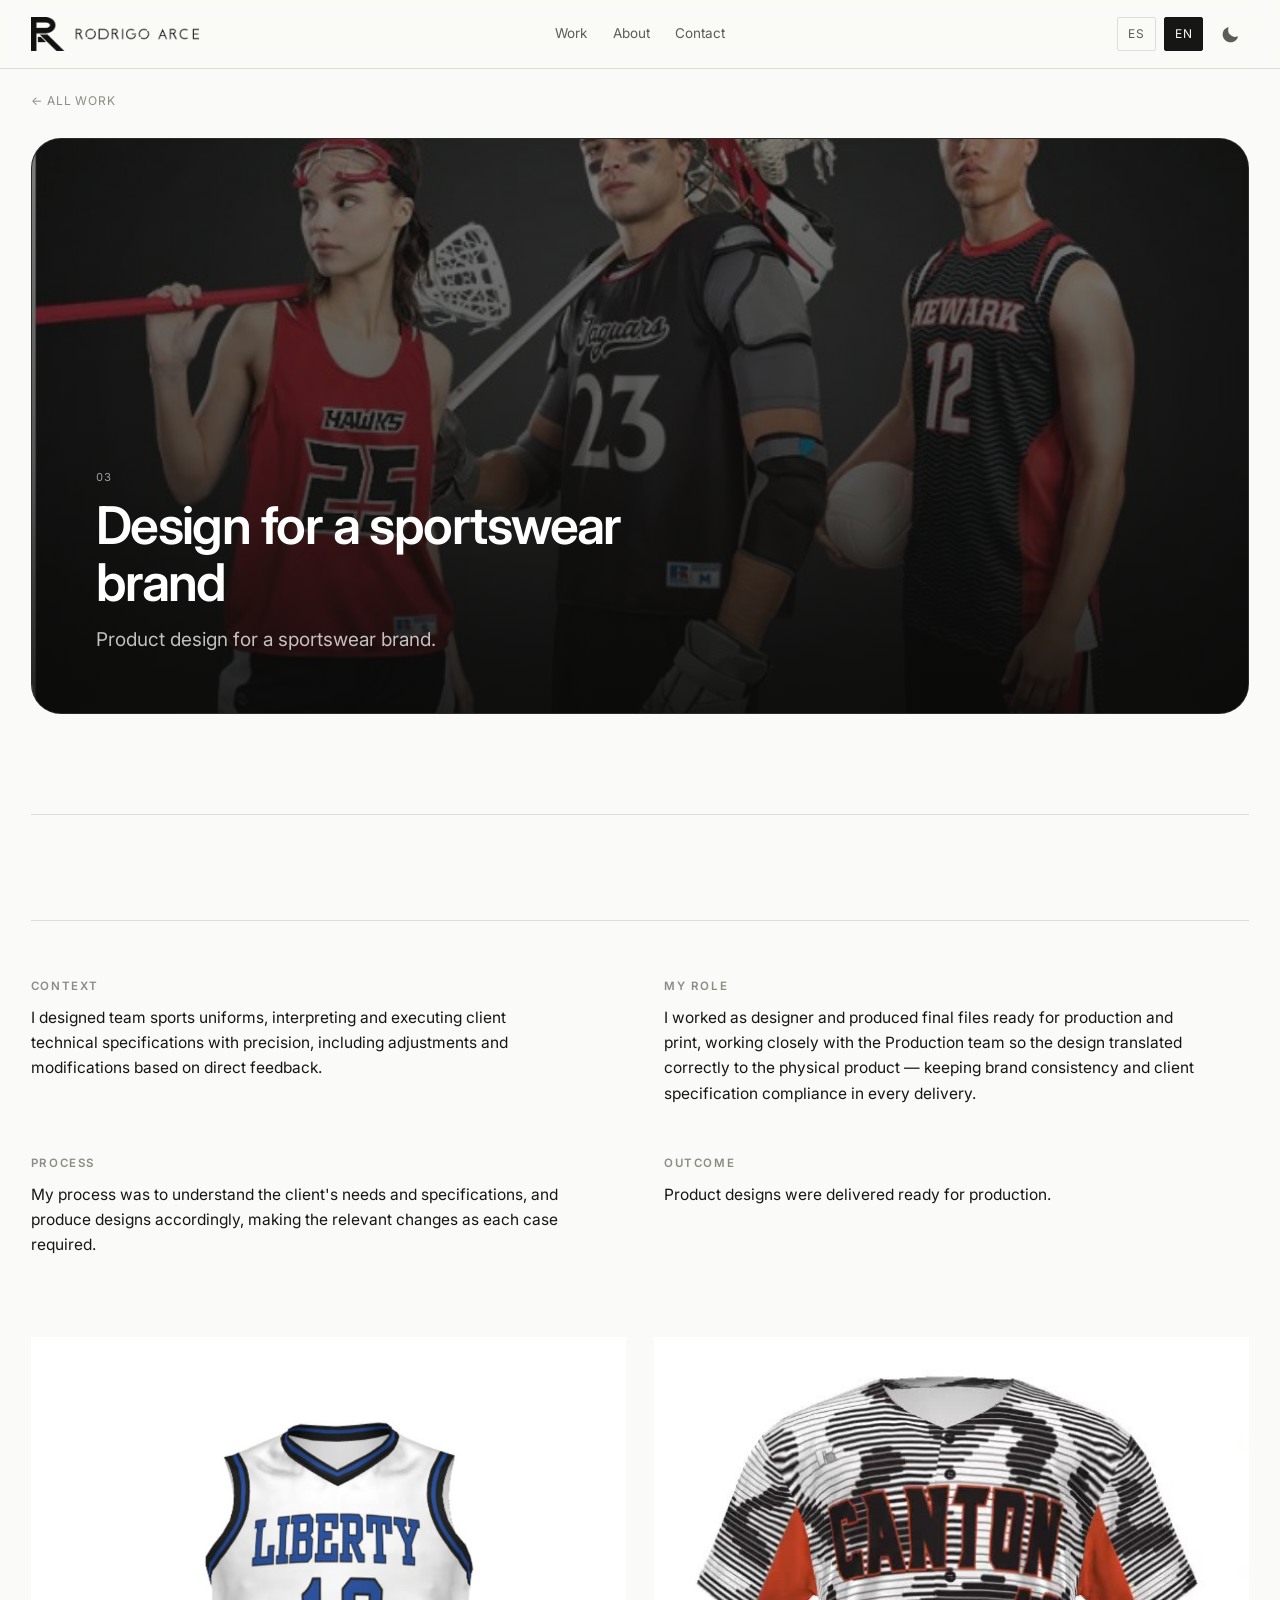
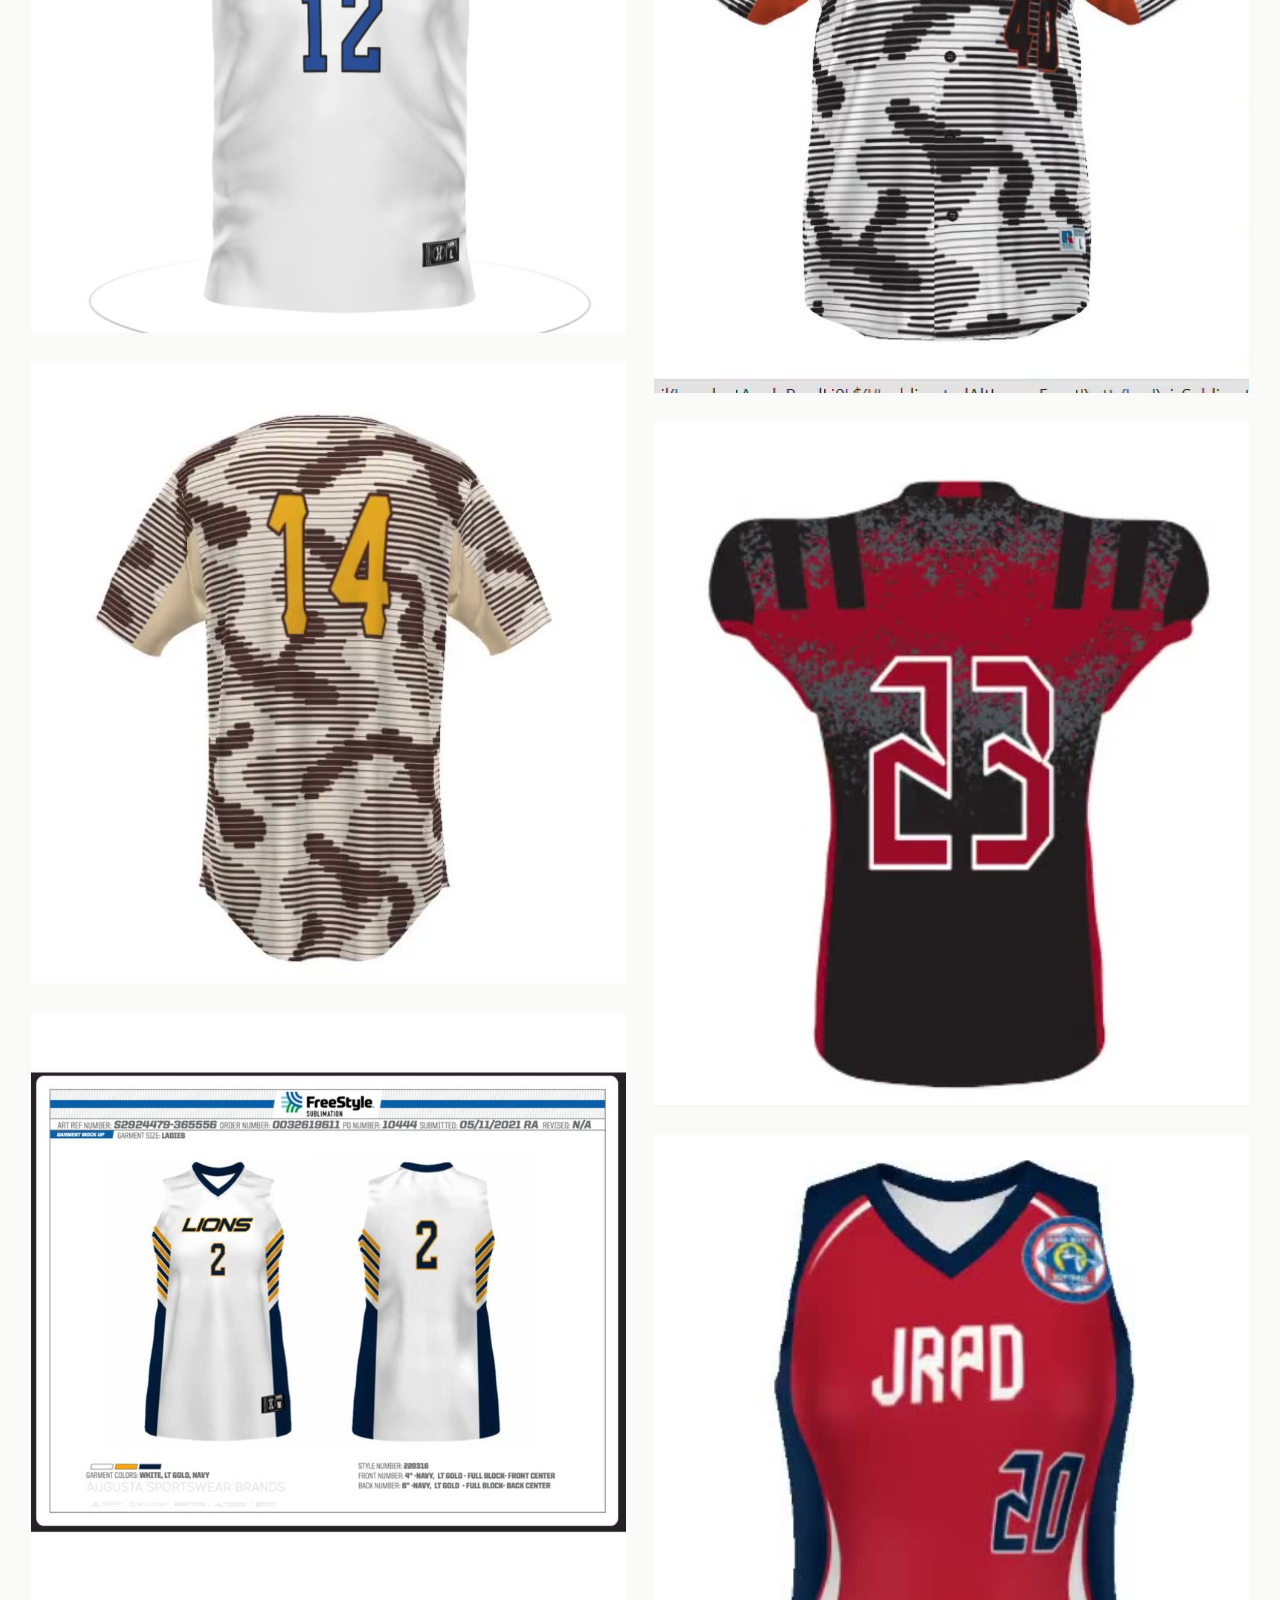
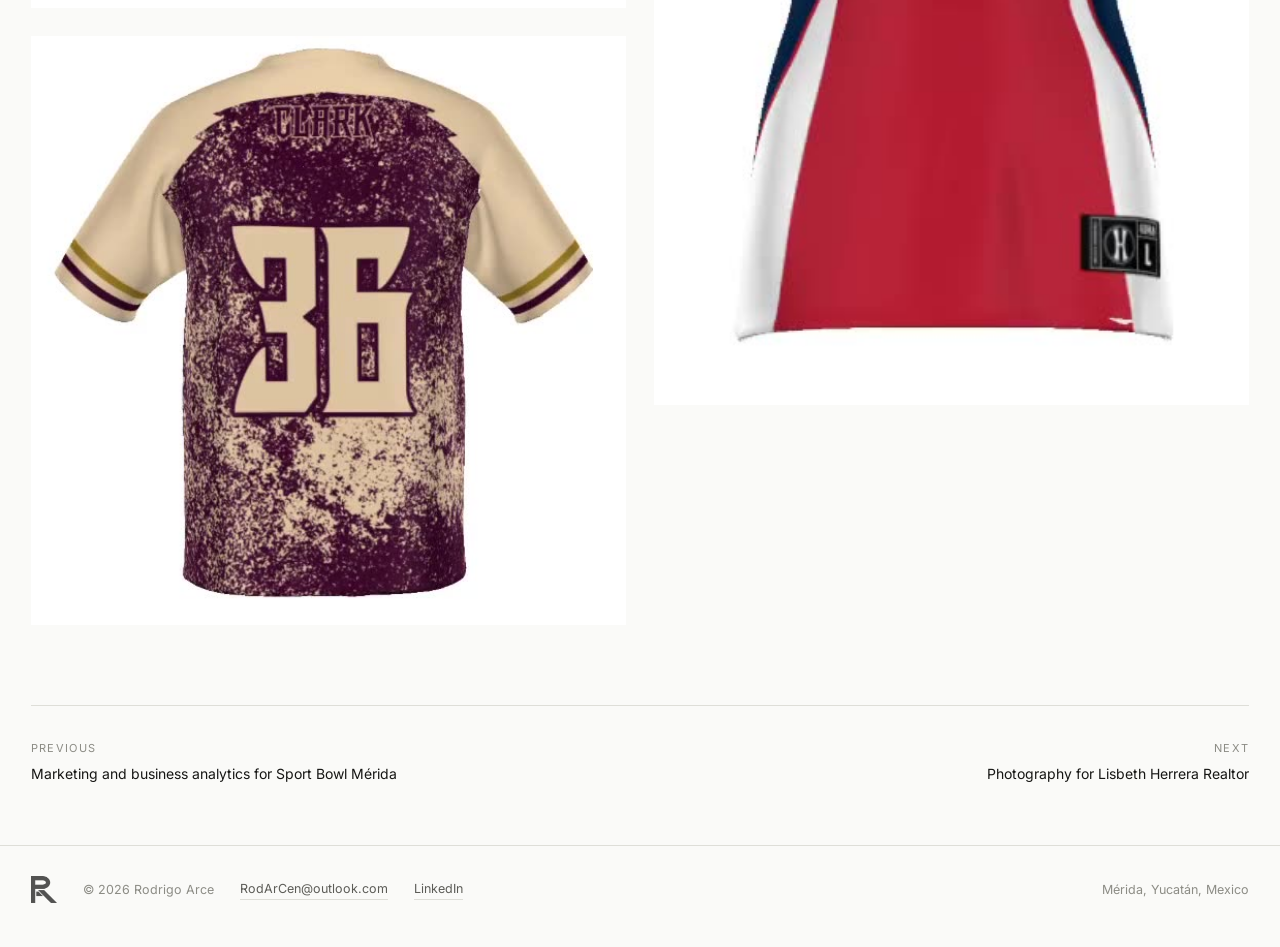
==== commit f64318f5: "Add files via upload" ====
--- a/proyectos/augusta.html
+++ b/proyectos/augusta.html
@@ -29,6 +29,7 @@
 (function(){try{var t=localStorage.getItem('theme');
 if(t==='dark'||t==='light')document.documentElement.setAttribute('data-theme',t);
 var l=localStorage.getItem('lang');if(l==='en'||l==='es')document.documentElement.setAttribute('lang',l);
+document.documentElement.classList.add('anim');
 }catch(e){}})();
 </script>
 </head>
@@ -64,7 +65,7 @@
   <div class="wrap">
 
     <section class="proj-head">
-      <a class="proj-back" href="../index.html#proyectos"
+      <a class="proj-back rvl" href="../index.html#proyectos"
          data-es="← Todos los proyectos" data-en="← All work">← Todos los proyectos</a>
 
       <div class="proj-hero">
@@ -74,50 +75,50 @@
                alt="" aria-hidden="true">
         </figure>
         <div class="proj-copy">
-  <p class="card-num">03</p>
-  <h1 data-es="Diseño para una marca de ropa deportiva" data-en="Design for a sportswear brand">Diseño para una marca de ropa deportiva</h1>
-  <p class="proj-lede" data-es="Diseño de producto para una marca de ropa deportiva." data-en="Product design for a sportswear brand.">Diseño de producto para una marca de ropa deportiva.</p>
+  <p class="card-num rvl">03</p>
+  <h1 class="rvl" style="--d:.10s" data-es="Diseño para una marca de ropa deportiva" data-en="Design for a sportswear brand">Diseño para una marca de ropa deportiva</h1>
+  <p class="proj-lede rvl" style="--d:.20s" data-es="Diseño de producto para una marca de ropa deportiva." data-en="Product design for a sportswear brand.">Diseño de producto para una marca de ropa deportiva.</p>
         </div>
       </div>
     </section>
 
     <dl class="facts">
-      <div class="fact">
+      <div class="fact rvl" style="--d:0.00s">
         <dt data-es="Cliente" data-en="Client">Cliente</dt>
         <dd>Augusta Sportswear Brands</dd>
       </div>
-      <div class="fact">
+      <div class="fact rvl" style="--d:0.08s">
         <dt data-es="Año" data-en="Year">Año</dt>
         <dd>2020</dd>
       </div>
-      <div class="fact">
+      <div class="fact rvl" style="--d:0.16s">
         <dt data-es="Tipo" data-en="Type">Tipo</dt>
         <dd data-es="Diseño gráfico · Dirección de arte" data-en="Graphic design · Art direction">Diseño gráfico · Dirección de arte</dd>
       </div>
     </dl>
 
     <section class="story">
-      <div>
+      <div class="rvl" style="--d:0.00s">
         <h2 data-es="Contexto" data-en="Context">Contexto</h2>
         <p data-es="Diseñé uniformes deportivos para equipos, interpretando y ejecutando especificaciones técnicas de clientes con precisión, incluyendo ajustes y modificaciones según retroalimentación directa." data-en="I designed team sports uniforms, interpreting and executing client technical specifications with precision, including adjustments and modifications based on direct feedback.">Diseñé uniformes deportivos para equipos, interpretando y ejecutando especificaciones técnicas de clientes con precisión, incluyendo ajustes y modificaciones según retroalimentación directa.</p>
       </div>
-      <div>
+      <div class="rvl" style="--d:0.10s">
         <h2 data-es="Mi rol" data-en="My role">Mi rol</h2>
         <p data-es="Desempeñé el papel de diseñador y elaboré archivos finales listos para producción e impresión, colaborando estrechamente con el equipo de Producción para asegurar que el diseño se tradujera correctamente al producto físico — cuidando la consistencia de marca y el cumplimiento de las especificaciones del cliente en cada entrega." data-en="I worked as designer and produced final files ready for production and print, working closely with the Production team so the design translated correctly to the physical product — keeping brand consistency and client specification compliance in every delivery.">Desempeñé el papel de diseñador y elaboré archivos finales listos para producción e impresión, colaborando estrechamente con el equipo de Producción para asegurar que el diseño se tradujera correctamente al producto físico — cuidando la consistencia de marca y el cumplimiento de las especificaciones del cliente en cada entrega.</p>
       </div>
-      <div>
+      <div class="rvl" style="--d:0.00s">
         <h2 data-es="Proceso" data-en="Process">Proceso</h2>
         <p data-es="Mi proceso era entender las necesidades y especificaciones del cliente, y hacer diseños de acuerdo con lo solicitado, haciendo los cambios pertinentes según fuera el caso." data-en="My process was to understand the client&#x27;s needs and specifications, and produce designs accordingly, making the relevant changes as each case required.">Mi proceso era entender las necesidades y especificaciones del cliente, y hacer diseños de acuerdo con lo solicitado, haciendo los cambios pertinentes según fuera el caso.</p>
       </div>
-      <div>
+      <div class="rvl" style="--d:0.10s">
         <h2 data-es="Resultado" data-en="Outcome">Resultado</h2>
         <p data-es="Se entregaron diseños de producto listos para producción." data-en="Product designs were delivered ready for production.">Se entregaron diseños de producto listos para producción.</p>
       </div>
     </section>
 
     <div class="plates">
-      <figure class="plate"><img src="../img/augusta/01-1600.jpg" srcset="../img/augusta/01-800.jpg 800w, ../img/augusta/01-1600.jpg 1240w" sizes="(min-width:1520px) 716px, (min-width:701px) 47vw, 96vw" width="1240" height="1240" loading="lazy" decoding="async" data-alt-es="Diseño de jersey deportivo para Augusta Sportswear Brands (2)" data-alt-en="Sports jersey design for Augusta Sportswear Brands (2)" alt="Diseño de jersey deportivo para Augusta Sportswear Brands (2)"></figure>
-      <figure class="plate plate--loop">
+      <figure class="plate rvl rvl-img"><img src="../img/augusta/01-1600.jpg" srcset="../img/augusta/01-800.jpg 800w, ../img/augusta/01-1600.jpg 1240w" sizes="(min-width:1520px) 716px, (min-width:701px) 47vw, 96vw" width="1240" height="1240" loading="lazy" decoding="async" data-alt-es="Diseño de jersey deportivo para Augusta Sportswear Brands (2)" data-alt-en="Sports jersey design for Augusta Sportswear Brands (2)" alt="Diseño de jersey deportivo para Augusta Sportswear Brands (2)"></figure>
+      <figure class="plate plate--loop rvl">
         <video muted loop playsinline preload="none"
                poster="../img/augusta/video-01-poster.jpg" width="576" height="604"
                data-src="../img/augusta/video-01.mp4"
@@ -125,8 +126,8 @@
                data-aria-en="Animation of a beige camouflage baseball jersey with the number 14"
                aria-label="Animación de un jersey de béisbol en camuflaje beige con el número 14"></video>
       </figure>
-      <figure class="plate"><img src="../img/augusta/02-1600.jpg" srcset="../img/augusta/02-800.jpg 800w, ../img/augusta/02-1600.jpg 1240w" sizes="(min-width:1520px) 716px, (min-width:701px) 47vw, 96vw" width="1240" height="1240" loading="lazy" decoding="async" data-alt-es="Diseño de jersey deportivo para Augusta Sportswear Brands (3)" data-alt-en="Sports jersey design for Augusta Sportswear Brands (3)" alt="Diseño de jersey deportivo para Augusta Sportswear Brands (3)"></figure>
-      <figure class="plate plate--loop">
+      <figure class="plate rvl rvl-img"><img src="../img/augusta/02-1600.jpg" srcset="../img/augusta/02-800.jpg 800w, ../img/augusta/02-1600.jpg 1240w" sizes="(min-width:1520px) 716px, (min-width:701px) 47vw, 96vw" width="1240" height="1240" loading="lazy" decoding="async" data-alt-es="Diseño de jersey deportivo para Augusta Sportswear Brands (3)" data-alt-en="Sports jersey design for Augusta Sportswear Brands (3)" alt="Diseño de jersey deportivo para Augusta Sportswear Brands (3)"></figure>
+      <figure class="plate plate--loop rvl">
         <video muted loop playsinline preload="none"
                poster="../img/augusta/video-02-poster.jpg" width="576" height="570"
                data-src="../img/augusta/video-02.mp4"
@@ -134,7 +135,7 @@
                data-aria-en="Animation of a maroon and gold baseball jersey with the number 36"
                aria-label="Animación de un jersey de béisbol vino y dorado con el número 36"></video>
       </figure>
-      <figure class="plate plate--loop">
+      <figure class="plate plate--loop rvl">
         <video muted loop playsinline preload="none"
                poster="../img/augusta/video-03-poster.jpg" width="588" height="648"
                data-src="../img/augusta/video-03.mp4"
@@ -142,7 +143,7 @@
                data-aria-en="Animation of a white and orange camouflage baseball jersey"
                aria-label="Animación de un jersey de béisbol en camuflaje blanco y naranja"></video>
       </figure>
-      <figure class="plate plate--loop">
+      <figure class="plate plate--loop rvl">
         <video muted loop playsinline preload="none"
                poster="../img/augusta/video-04-poster.jpg" width="476" height="548"
                data-src="../img/augusta/video-04.mp4"
@@ -150,7 +151,7 @@
                data-aria-en="Animation of a black and red American football jersey with the number 23"
                aria-label="Animación de un jersey de fútbol americano negro y rojo con el número 23"></video>
       </figure>
-      <figure class="plate plate--loop">
+      <figure class="plate plate--loop rvl">
         <video muted loop playsinline preload="none"
                poster="../img/augusta/video-05-poster.jpg" width="376" height="550"
                data-src="../img/augusta/video-05.mp4"
@@ -160,7 +161,7 @@
       </figure>
     </div>
 
-    <nav class="proj-nav" aria-label="Proyectos">
+    <nav class="proj-nav rvl" aria-label="Proyectos">
       <a href="sportbowl.html">
         <span class="lbl" data-es="Anterior" data-en="Previous">Anterior</span>
         <span class="ttl" data-es="Marketing y análisis de negocio para Sport Bowl Mérida" data-en="Marketing and business analytics for Sport Bowl Mérida">Marketing y análisis de negocio para Sport Bowl Mérida</span>
